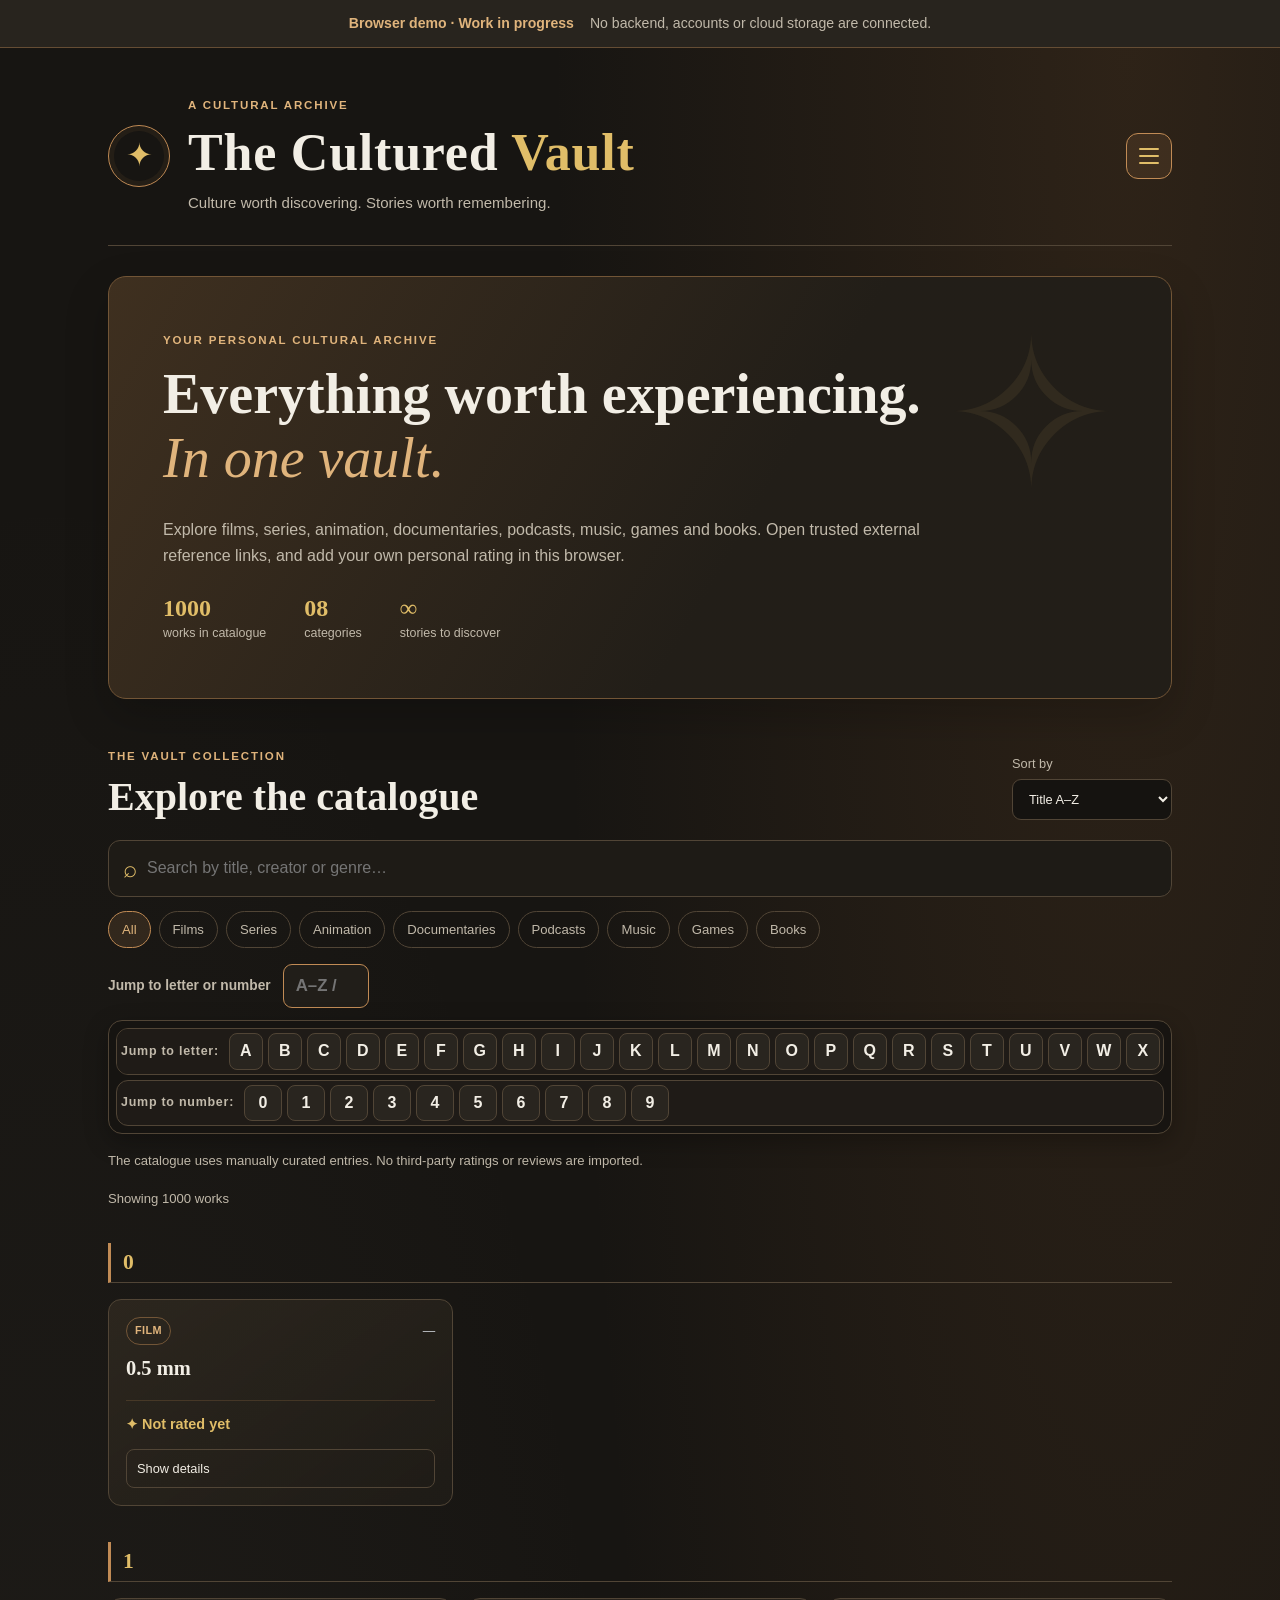
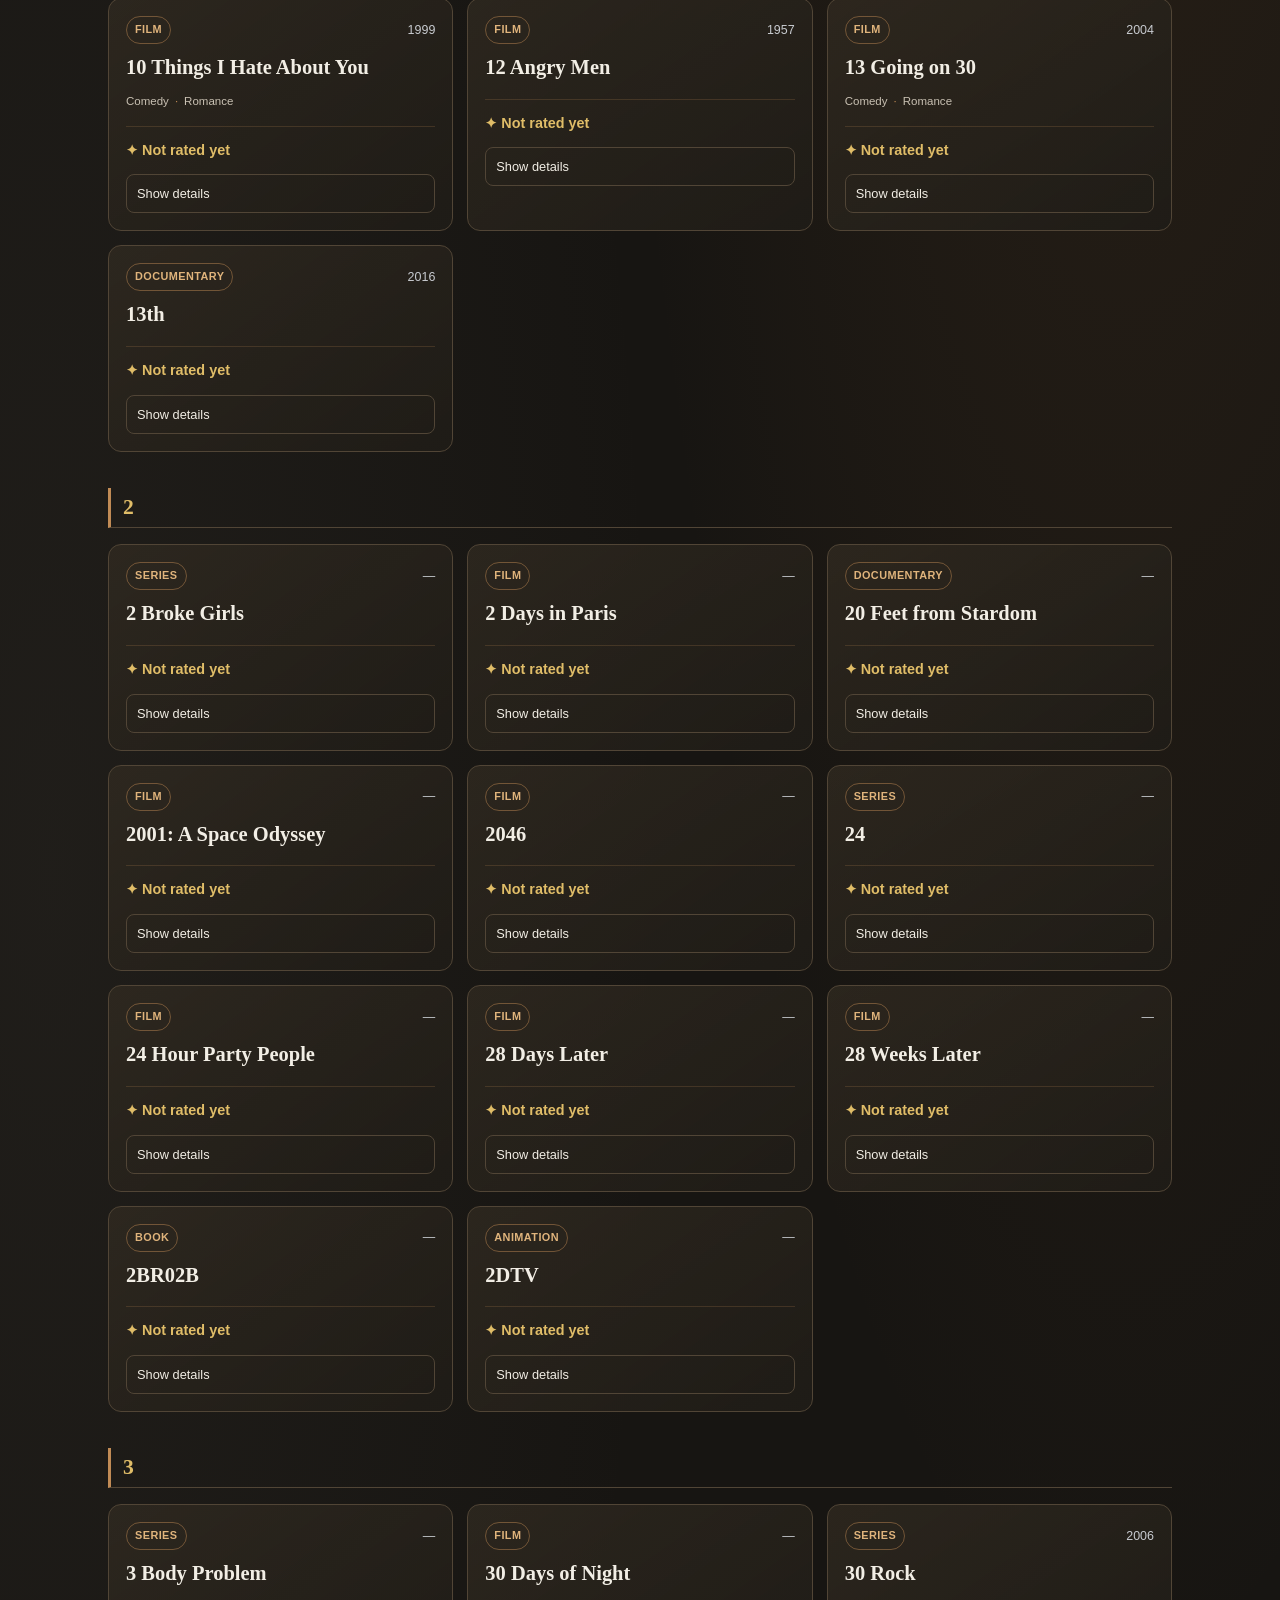
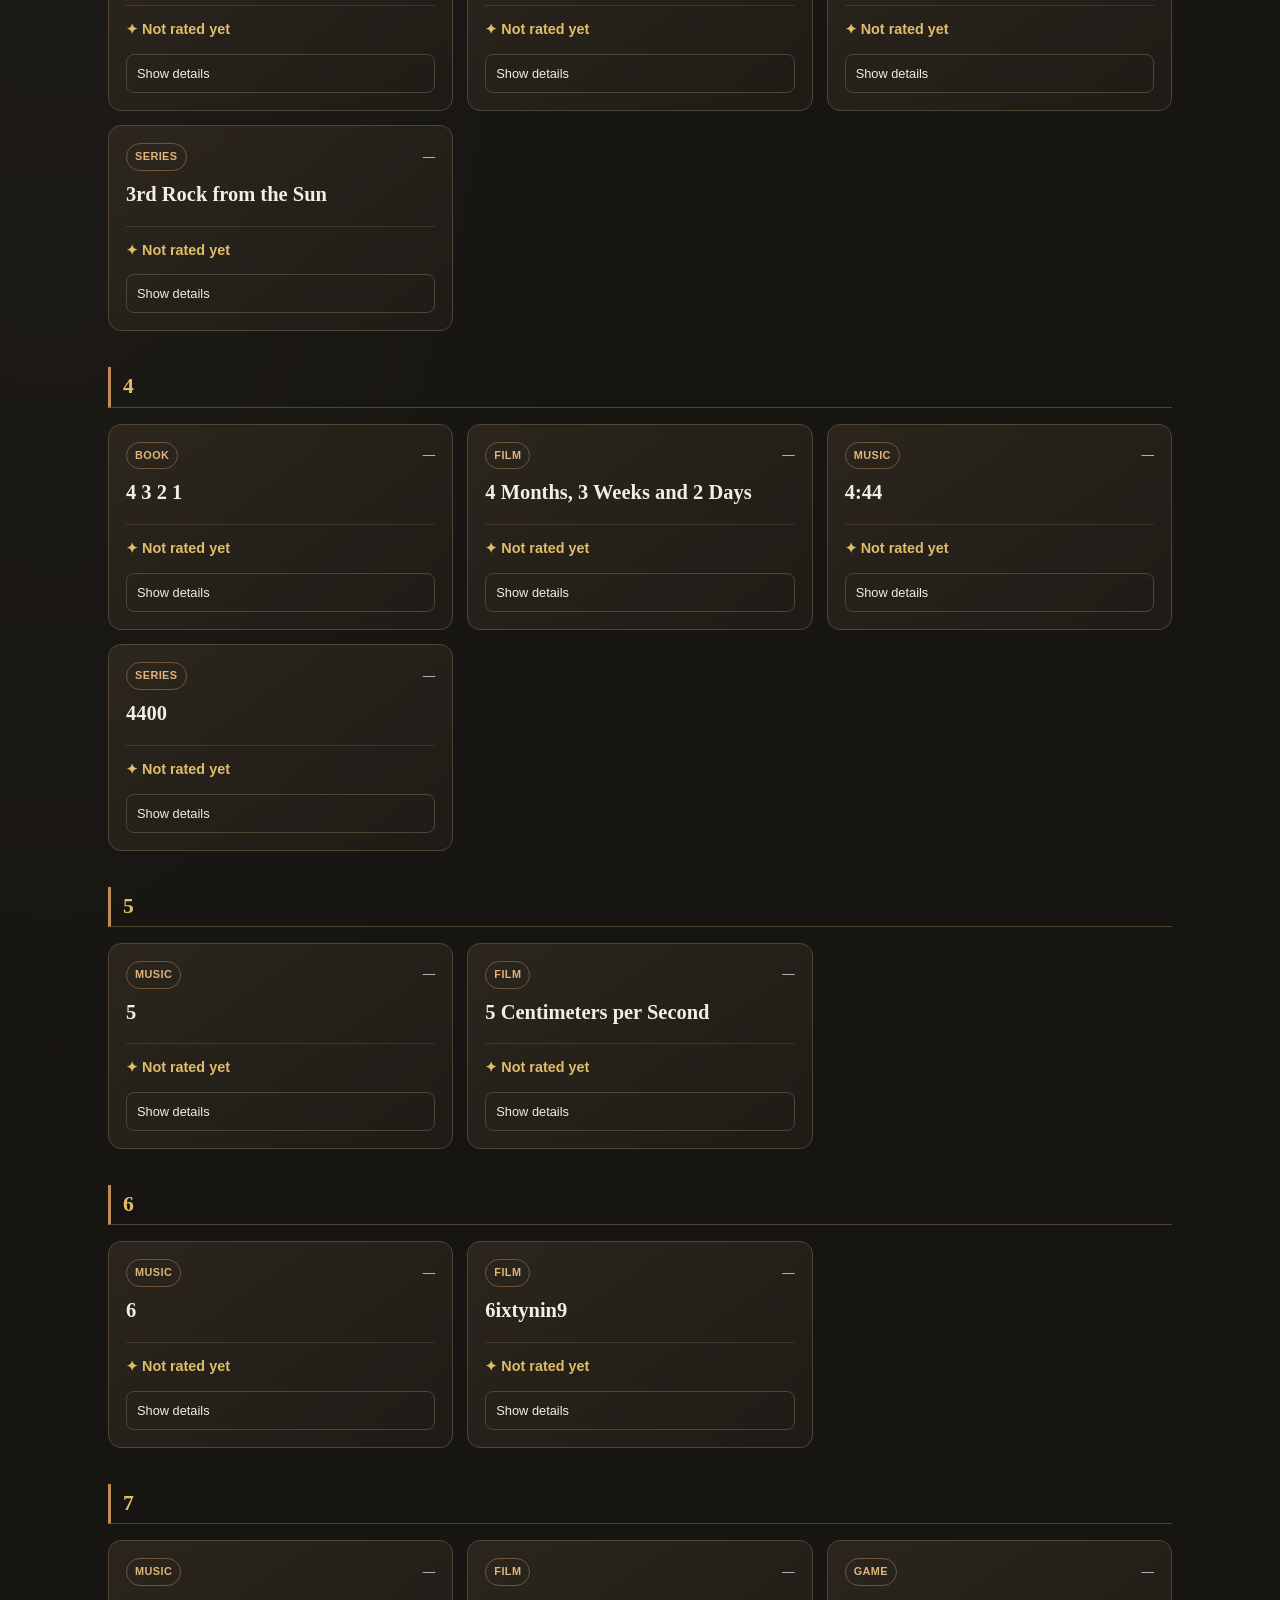
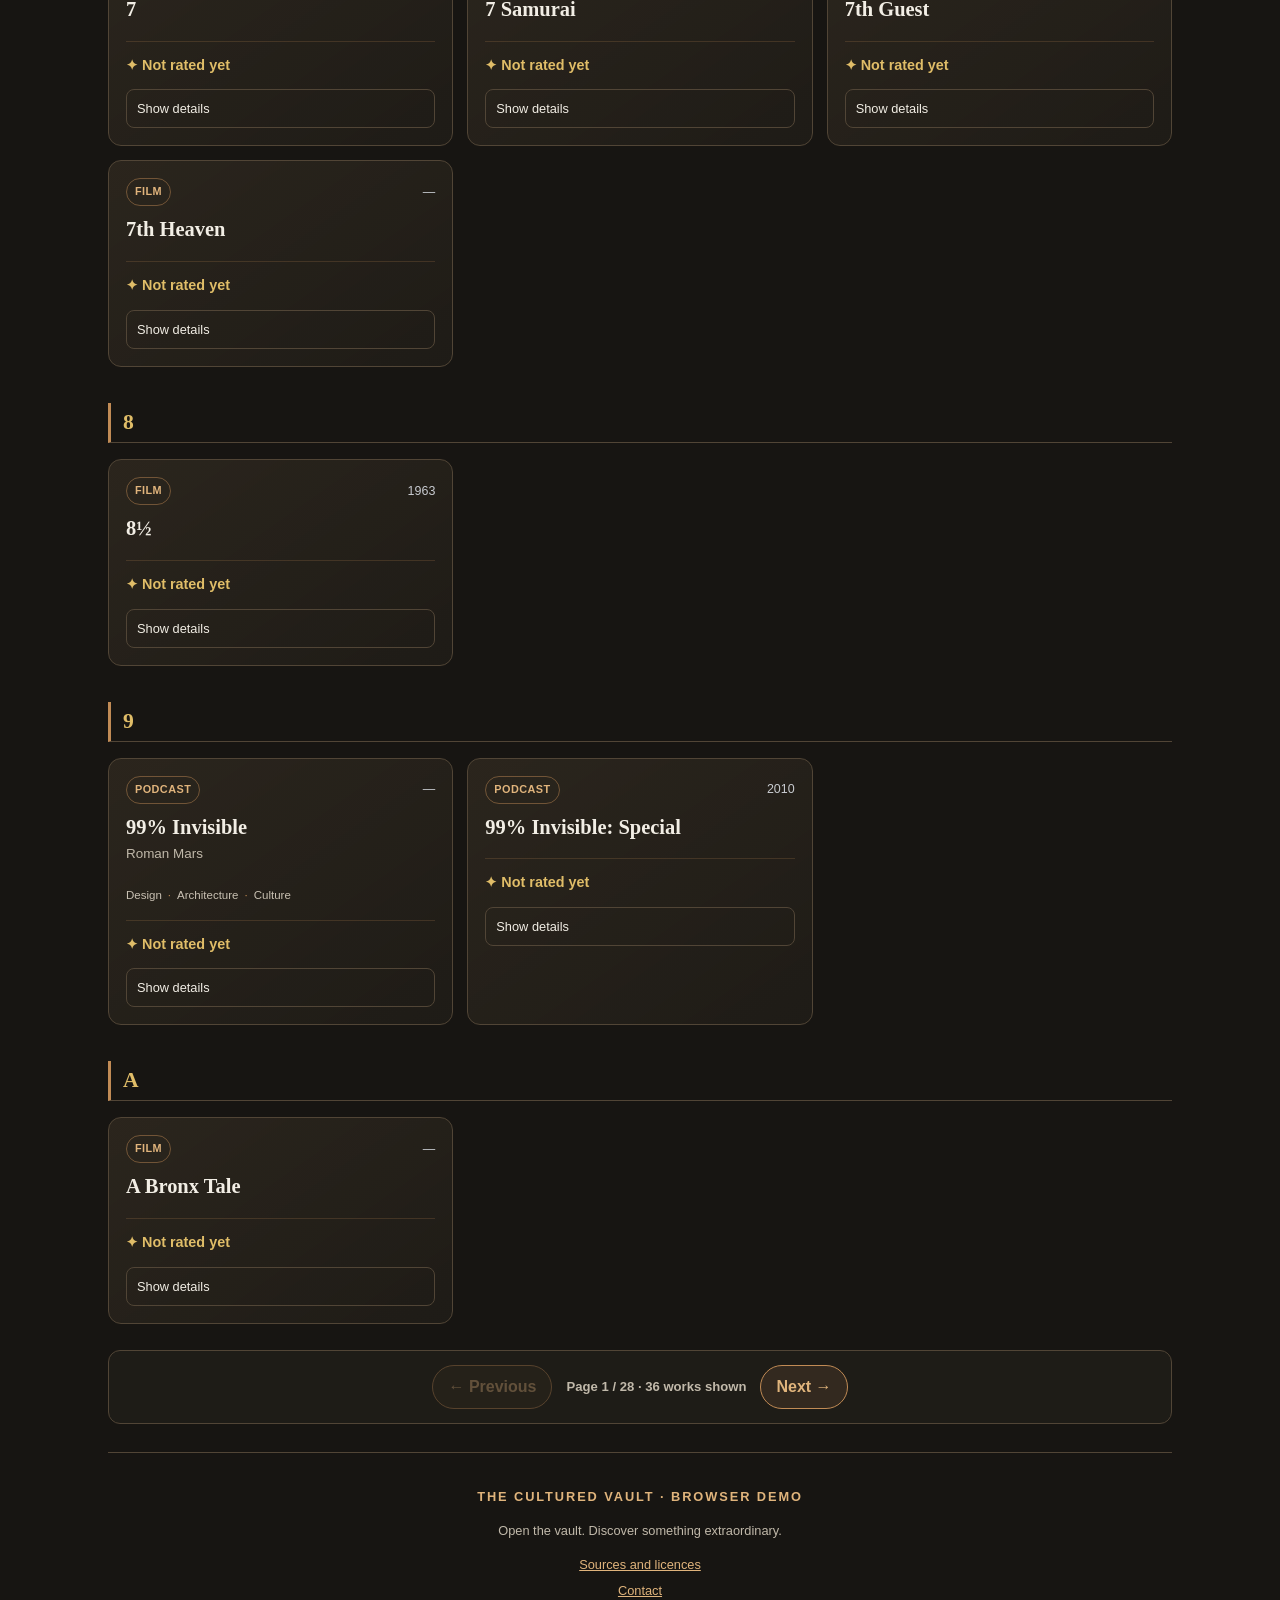
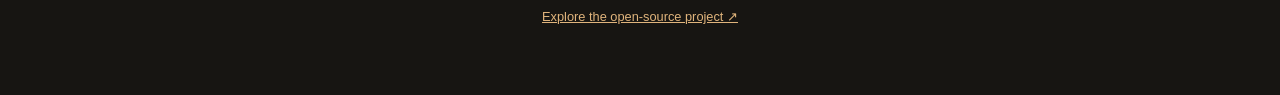
==== The-Cultured-Vault-demo/index.html @ 9739319e "Move suggestion history and clarify reviews and contact details" ====
<!doctype html>
<!-- THE CULTURED VAULT DEMO: English-only interface. -->
<html lang="en">
<head>
  <meta charset="utf-8">
  <meta name="viewport" content="width=device-width, initial-scale=1">
  <meta name="referrer" content="no-referrer">
  <meta name="robots" content="noindex, nofollow">
  <meta name="theme-color" content="#171512">
  <meta name="apple-mobile-web-app-capable" content="yes">
  <meta name="apple-mobile-web-app-status-bar-style" content="black-translucent">
  <meta name="apple-mobile-web-app-title" content="Cultured Vault">
  <!-- PWA metadata: app identity, display mode and home-screen icons. -->
  <link rel="manifest" href="manifest.webmanifest">
  <link rel="icon" href="icons/vault-icon.svg" type="image/svg+xml">
  <link rel="apple-touch-icon" href="icons/apple-touch-icon.png">
  <meta http-equiv="Content-Security-Policy" content="default-src 'self'; base-uri 'none'; object-src 'none'; form-action 'none'; script-src 'self'; style-src 'self'; img-src 'self' data:; connect-src 'self';">
  <title>The Cultured Vault — Browser Demo</title>
  <link rel="stylesheet" href="styles.css">
  <script src="app.js" defer></script>
</head>
<body>
  <!-- Accessibility: keyboard users can skip directly to the main content. -->
  <a class="skip-link" href="#main-content" data-en="Skip to main content">Skip to main content</a>
  <div class="demo-status" role="status">
    <strong data-en="Browser demo · Work in progress">Interactive browser demo · Work in progress</strong>
    <span data-en="No backend, accounts or cloud storage are connected.">This version works without a backend.</span>
    
  </div>

  <main class="vault-shell" id="main-content">
    <header class="vault-header">
      <a class="vault-mark" href="#top" aria-label="The Cultured Vault home"><span aria-hidden="true">✦</span></a>
      <div class="brand-copy" id="top">
        <p class="eyebrow">A CULTURAL ARCHIVE</p>
        <h1>The Cultured <span>Vault</span></h1>
        <p class="tagline" data-en="Culture worth discovering. Stories worth remembering.">Culture worth discovering. Stories worth remembering.</p>
      </div>
      <div class="header-actions"><button class="menu-toggle" id="menu-toggle" type="button" aria-expanded="false" aria-controls="vault-navigation" aria-label="Open menu"><span></span><span></span><span></span></button><nav class="vault-menu" id="vault-navigation" aria-label="Main navigation" hidden><button class="menu-tab is-active" type="button" data-tab-target="home">Collection</button><button class="menu-tab" type="button" data-tab-target="suggestions">Suggest a work</button><button class="menu-tab" type="button" data-tab-target="reviews">Reviews</button><button class="menu-tab" type="button" data-tab-target="about">About the project</button><a class="menu-tab menu-link" href="sources.html">Sources and licences</a><button class="menu-tab" type="button" data-tab-target="contact">Contact</button></nav></div>
    </header>

    <div class="tab-panel is-active" id="panel-home" data-tab-panel="home">
    <!-- Introductory project description and catalogue summary. -->
    <section class="intro-panel">
      <p class="eyebrow" data-en="YOUR PERSONAL CULTURAL ARCHIVE">YOUR PERSONAL CULTURAL ARCHIVE</p>
      <h2><span data-en="Everything worth experiencing.">Everything worth experiencing.</span><br><em data-en="In one vault.">In one vault.</em></h2>
      <p data-en="Explore films, series, animation, documentaries, podcasts, music, games and books. Open trusted external reference links, and add your own personal rating in this browser.">Explore films, series, animation, documentaries, podcasts, music, games and books. Use external reference links to check original sources, suggest missing works and leave a personal rating in this browser.</p>
      <div class="vault-stats" aria-label="Catalogue summary">
        <div><strong id="total-count">1,000</strong><span data-en="works in catalogue">works in catalogue</span></div>
        <div><strong>08</strong><span data-en="categories">categories</span></div>
        <div><strong>∞</strong><span data-en="stories to discover">stories to discover</span></div>
      </div>
    </section>

    <!-- Catalogue controls and the grid populated by app.js. -->
    <section class="catalogue-section" id="catalogue-section" aria-labelledby="catalogue-title">
      <div class="section-heading">
        <div>
          <p class="eyebrow" data-en="THE VAULT COLLECTION">THE VAULT COLLECTION</p>
          <h2 id="catalogue-title" data-en="Explore the catalogue">Explore the catalogue</h2>
        </div>
        <label class="sort-control">
          <span data-en="Sort by">Sort by</span>
          <select id="sort-select">
            <option value="title" data-en="Title A–Z">Title A–Z</option>
            <option value="featured" data-en="Featured">Featured</option>
            <option value="year" data-en="Release year">Release year</option>
          </select>
        </label>
      </div>

      <label class="search-box">
        <span class="search-icon" aria-hidden="true">⌕</span>
        <span class="visually-hidden" data-en="Search works">Search works</span>
        <input id="search-input" type="search" maxlength="100" placeholder="Search by title, creator or genre…" data-en-placeholder="Search by title, creator or genre…">
      </label>

      <div class="category-filters" id="category-filters" aria-label="Catalogue categories">
        <button class="filter-chip is-active" type="button" data-category="all" aria-pressed="true" data-en="All">All</button>
        <button class="filter-chip" type="button" data-category="film" aria-pressed="false" data-en="Films">Films</button>
        <button class="filter-chip" type="button" data-category="series" aria-pressed="false" data-en="Series">Series</button>
        <button class="filter-chip" type="button" data-category="animation" aria-pressed="false" data-en="Animation">Animation</button>
        <button class="filter-chip" type="button" data-category="documentary" aria-pressed="false" data-en="Documentaries">Documentaries</button>
        <button class="filter-chip" type="button" data-category="podcast" aria-pressed="false" data-en="Podcasts">Podcasts</button>
        <button class="filter-chip" type="button" data-category="music" aria-pressed="false" data-en="Music">Music</button>
        <button class="filter-chip" type="button" data-category="game" aria-pressed="false" data-en="Games">Games</button>
        <button class="filter-chip" type="button" data-category="book" aria-pressed="false" data-en="Books">Books</button>
      </div>

      <label class="alphabet-jump" for="alphabet-jump-input"><span data-en="Jump to letter or number">Jump to letter or number</span> <input id="alphabet-jump-input" type="search" maxlength="1" placeholder="A–Z / 0–9" aria-label="Letter or number" data-en-aria-label="Letter or number"></label>
      <div class="index-sticky-shell" id="index-sticky-shell" hidden>
        <nav class="alphabet-nav" id="alphabet-nav" aria-label="Alphabetical index" data-en-aria-label="Alphabetical index" hidden></nav>
        <nav class="alphabet-nav numeric-nav" id="numeric-nav" aria-label="Numeric index" data-en-aria-label="Numeric index" hidden></nav>
      </div>
      <p id="catalogue-source-status" class="result-count" role="status" aria-live="polite" data-en="The catalogue uses manually curated entries. No third-party ratings or reviews are imported.">The catalogue is manually curated. No third-party ratings, reviews, descriptions or images are imported.</p>
      <p class="result-count" id="result-count" role="status" aria-live="polite">Showing works</p>
      <div class="catalogue-grid" id="catalogue-grid"></div>
      <div class="catalogue-pagination" id="catalogue-pagination" hidden>
        <button class="page-button" id="catalogue-prev" type="button" data-en="← Previous" disabled>← Previous</button>
        <span id="catalogue-page-status" class="page-status" aria-live="polite"></span>
        <button class="page-button" id="catalogue-next" type="button" data-en="Next →">Next →</button>
      </div>
      <p class="empty-state" id="empty-state" hidden data-en="No works match your search. Try another keyword or category.">No works match your search. Try another keyword or category.</p>
    </section>

    </div>


    <section class="tab-panel suggestion-panel" id="panel-suggestions" data-tab-panel="suggestions" hidden>
      <section class="review-demo-section">
        <p class="eyebrow">HELP CURATE THE VAULT</p>
        <h2>Suggest a work for the collection.</h2>
        <p class="contact-intro">Recommend a film, series, animation, documentary, podcast, album, game, book or comic that you think belongs in The Cultured Vault.</p>
        <aside class="demo-notice" role="note"><strong>Prototype privacy note</strong><p>Suggestions are saved only in this browser's local storage. They are not transmitted to the site owner, shared with other visitors or added to the public catalogue. Do not include personal or sensitive information.</p></aside>
        <form id="suggestion-form" class="personal-review-form suggestion-form"><div><p class="eyebrow" data-en="GROW THE COLLECTION">GROW THE COLLECTION</p><h3 data-en="Suggest a work to add">Suggest a work to add</h3><p data-en="Is a film, series, animation, album, game, book, podcast or documentary missing? Suggest it here. Suggestions are stored only in this browser and are not sent to the maintainer yet.">Is a film, series, animation, album, game, book, podcast or documentary missing? Suggest it here. Suggestions are stored only in this browser and are not sent to the maintainer yet.</p></div><label><span data-en="Title">Title</span><input id="suggestion-title" type="text" maxlength="120" required></label><label><span data-en="Category">Category</span><select id="suggestion-type" required><option value="film" data-en="Film">Film</option><option value="series" data-en="Series">Series</option><option value="animation" data-en="Animation">Animation</option><option value="documentary" data-en="Documentary">Documentary</option><option value="podcast" data-en="Podcast">Podcast</option><option value="music" data-en="Music / album">Music / album</option><option value="game" data-en="Game">Game</option><option value="book" data-en="Book / comic">Book / comic</option></select></label><label><span data-en="Release year (optional)">Release year (optional)</span><input id="suggestion-year" type="number" min="1880" max="2100"></label><label><span data-en="Creator / director / artist (optional)">Creator / director / artist (optional)</span><input id="suggestion-creator" type="text" maxlength="120"></label><label class="review-comment"><span data-en="Additional note (optional)">Additional note (optional)</span><textarea id="suggestion-note" rows="2" maxlength="400"></textarea></label><button class="vault-button" type="submit" data-en="Save suggestion">Save suggestion</button><p id="suggestion-status" class="form-status" role="status" aria-live="polite"></p></form>
        <div class="local-review-list" id="local-suggestion-list" aria-live="polite"></div>
      </section>
    </section>
    <div class="tab-panel" id="panel-reviews" data-tab-panel="reviews" hidden>
    <!-- Review-order example and browser-local demo review form. -->
    <section class="review-demo-section">
      <div class="section-heading">
        <p class="eyebrow" data-en="REVIEWS AND PERSONAL RATINGS">REVIEWS AND PERSONAL RATINGS</p>
        <h2><span data-en="Your rating matters.">My rating first.</span><br><em data-en="External source links separately.">External source links separately.</em></h2>
        <p data-en="Choose a work and submit one personal rating per title. You can update your rating later. Ratings are private to this browser in this prototype; they are not combined into a public community score.">Add a personal rating for a catalogue work. Your rating and optional comment are saved only in this browser and are not shared as a public community score.</p>
      </div>
      <div class="review-order">
        <article class="review-card owner-review">
          <div class="review-top"><span class="review-label" data-en="PROJECT OWNER REVIEW">INSTANCE OWNER REVIEW</span><strong data-en="Not rated yet">Not rated yet</strong></div>
          <h3 data-en="Project owner ratings are not published yet.">The owner's perspective comes first.</h3>
          <p data-en="No personal rating or review text has been added yet. The status is shown as “Not rated yet”.">No personal rating or review text has been added yet. The status is shown as “Not rated yet”.</p>
          <span class="review-signature" data-en="Demo instance owner">Demo instance owner</span>
        </article>
        <article class="review-card community-review">
          <div class="review-top"><span class="review-label" data-en="EXTERNAL SOURCES">EXTERNAL SOURCES</span><strong>↗</strong></div><h3 data-en="Ratings stay with their original sources.">Ratings stay with their original sources.</h3><p data-en="Third-party ratings, reviews and descriptions are not copied into the catalogue. IMDb and Open Library are external lookup links; Rotten Tomatoes is reached through a Google site search because its terms restrict direct deep links without prior written consent.">Third-party ratings, reviews and descriptions are not copied into the catalogue. IMDb and Open Library are available as external lookup links. Rotten Tomatoes is reached through a Google site search because its terms restrict direct deep links.</p><span class="review-signature" data-en="See sources and licences">See sources and licences</span>
        </article>
      </div>
      <form id="personal-review-form" class="personal-review-form">
        <div>
          <p class="eyebrow" data-en="TRY IT YOURSELF">TRY IT YOURSELF</p>
          <h3 data-en="Rate a work">Add your demo review</h3>
          <p data-en="Select a title and give it a rating from 1 to 10. Your rating and optional comment are saved only in this browser.">Choose a work from the catalogue first. Your rating and comment are stored only in this browser's local storage.</p>
        </div>
        <label><span data-en="Choose a work">Choose a work</span><select id="review-work" required></select></label>
        <label><span data-en="Your rating (1–10)">Your rating (1–10)</span><input id="review-rating" type="number" min="1" max="10" step="0.5" value="8" required></label>
        <label class="review-comment"><span data-en="Comment (optional)">Comment (optional)</span><textarea id="review-comment" rows="3" maxlength="600" placeholder="What did you think about this work?" data-en-placeholder="What did you think about this work?"></textarea></label>
        <button class="vault-button" type="submit" data-en="Save my rating">Save demo review</button>
        <p id="review-status" class="form-status" role="status" aria-live="polite"></p>
      </form>
      <div class="local-review-list" id="local-review-list" aria-live="polite"></div>

    </section>

    </div>
    

    <div class="tab-panel about-panel" id="panel-about" data-tab-panel="about" hidden>
    <!-- Explain prototype limitations and local-only data handling. -->
    <aside class="demo-notice" role="note">
      <strong data-en="Demo limitations and privacy">Demo limitations and privacy</strong>
      <p data-en="This is a static browser prototype with a manually curated catalogue. IMDb and Open Library are external lookup links, and each work has a Google search link for Rotten Tomatoes results; no external ratings, reviews, descriptions, posters or covers are imported. The project owner's rating is “Not rated yet”. Visitor suggestions and personal ratings are stored only in this browser and are not sent to the maintainer or added to the public catalogue. User accounts, sign-in, shared comments, shared ratings, cloud synchronisation and a server-side database are not implemented. The site includes a manifest and service worker for app-shell metadata and basic caching, but installation is not presented as a supported feature while it remains unverified. Do not enter sensitive or personal information.">This is a static browser prototype with a manually curated local catalogue. The instance owner rating is “Not rated yet” for every work, and no owner review text is prefilled. IMDb and Open Library are external lookup links only. No third-party ratings, reviews, descriptions, posters or covers are imported. Rotten Tomatoes is reached through a Google site search because its terms restrict direct deep links. Visitor suggestions and ratings are stored only in this browser and are not sent to the maintainer. You can update your rating for a work. User accounts, sign-in, shared comments, shared ratings and a server-side database are not implemented yet. Nothing is sent to a server or added to the GitHub repository. Do not enter sensitive or personal information.</p>
      <p data-en="Source code and development progress:">Source code and development progress:</p>
      <a href="https://github.com/MarikaMatala/The-Cultured-Vault" target="_blank" rel="noopener noreferrer">The Cultured Vault on GitHub ↗</a>
    </aside>

    </div>

<section class="tab-panel contact-panel" id="panel-contact" data-tab-panel="contact" hidden>
      <p class="eyebrow">GET IN TOUCH</p>
      <h2>Let's start a conversation.</h2>
      <p class="contact-intro">LinkedIn is the best way to contact me. My profile has more information about my skills, experience and professional interests. Feel free to contact me about entry-level and junior roles, paid company trainee and graduate programmes, or paid internships open to graduates, including people who graduated within the past 12 months. I am not looking for internships required as part of a Finnish university of applied sciences degree or unpaid work or internships. I am interested in roles in IT, digital media, communications and creative fields. Full-time work is preferred, but I also consider suitable part-time roles. My first preference is on-site and hybrid work in the Helsinki metropolitan area (Helsinki, Espoo and Vantaa). I also consider suitable opportunities in Jyväskylä and am willing to relocate to the Helsinki metropolitan area for work. I am open to remote roles and work involving travel in Finland and internationally. My preferred start date for on-site work is January 2027.</p>
      <div class="contact-grid">
        <article class="contact-card contact-card-primary"><h3>LinkedIn ↗</h3><p>The best way to reach me. My LinkedIn profile has more information about my skills and experience. You can also message me to ask for work samples.</p><a href="https://www.linkedin.com/in/marika-matalamaki/" target="_blank" rel="noopener noreferrer">Contact me on LinkedIn ↗</a></article>
        <article class="contact-card"><h3>Email</h3><p>You can also reach me by email.</p><a href="mailto:marika.matalamaki@gmail.com">marika.matalamaki@gmail.com ↗</a></article>
        <article class="contact-card"><h3>GitHub</h3><p>Code, coursework and technical examples. The GitHub README also contains copyright and usage information.</p><a href="https://github.com/MarikaMatala" target="_blank" rel="noopener noreferrer">github.com/MarikaMatala ↗</a><a href="https://github.com/MarikaMatala/MarikaMatala.github.io#copyright-and-use--tekijänoikeudet-ja-käyttö" target="_blank" rel="noopener noreferrer">Read the README and usage terms ↗</a></article>
        <article class="contact-card"><h3>GitHub Sponsors ♡</h3><p>You can support my open-source interests, projects and continued learning through GitHub Sponsors.</p><a href="https://github.com/sponsors/MarikaMatala" target="_blank" rel="noopener noreferrer">Sponsor me on GitHub ↗</a></article>
        <article class="contact-card"><h3>Buy Me a Coffee ☕</h3><p>You can support my learning and personal creative and open-source projects, helping with costs such as software, development tools and learning materials.</p><a href="https://buymeacoffee.com/marikamatala" target="_blank" rel="noopener noreferrer">Support me on Buy Me a Coffee ↗</a></article>
      </div>
      <section class="contact-support">
        <h3>Career support, sponsorship and collaboration</h3>
        <p>I am building my career in IT, digital media and creative fields, and I am open to putting my skills into practice through projects of all sizes. Support for my work can take different forms: financial contributions, project-based sponsorship, software and licences, development tools, equipment or other useful supplies. I welcome enquiries from both individuals and companies.</p>
        <p>I am interested in projects involving web development, digital services, visual design, content creation, photography, video, communications and social media. I am also open to advertising and marketing projects, including agreed social media collaborations and sponsored posts on my channels. The scope, deliverables, compensation and any visibility or publication arrangements are agreed in advance. Commercial collaborations and sponsored content are clearly disclosed.</p>
        <p>You can also support my work through Buy Me a Coffee. Contributions help me keep learning, develop my skills and work on personal, creative and open-source projects. They can go towards practical resources such as software, development tools, learning materials and equipment for my work.</p>
        <div class="contact-actions"><a class="vault-button" href="https://github.com/sponsors/MarikaMatala" target="_blank" rel="noopener noreferrer">Support me on GitHub Sponsors ↗</a><a class="vault-button" href="https://buymeacoffee.com/marikamatala" target="_blank" rel="noopener noreferrer">Support my work on Buy Me a Coffee ↗</a></div>
      </section>
    </section>

<footer class="demo-footer">
      <p>THE CULTURED VAULT · BROWSER DEMO</p>
      <p data-en="Open the vault. Discover something extraordinary.">Open the vault. Discover something extraordinary.</p>
      <a href="sources.html" data-en="Sources and licences">Sources and licences</a><br><a href="#" data-tab-target="contact" class="footer-tab-link" data-en="Contact">Contact</a><br><a href="https://github.com/MarikaMatala/The-Cultured-Vault" target="_blank" rel="noopener noreferrer" data-en="Explore the open-source project ↗">Explore the open-source project ↗</a>
    </footer>
  </main>
</body></html>
---- The-Cultured-Vault-demo/styles.css ----
/* THE CULTURED VAULT DEMO STYLES
   Theme tokens are defined first. Component styles follow the page sections.
   Responsive breakpoints support phones, tablets and desktop browsers. */
/* 1. Theme tokens: edit these variables to adjust the dark bronze / silver / gold palette. */
:root{color-scheme:dark;--bg:#171512;--panel:#211e19;--panel-2:#29251f;--text:#f2eee5;--muted:#c1b9aa;--bronze:#c18b55;--bronze-light:#e0b47c;--silver:#c8cbd0;--gold:#e0bd68;--line:#514536;--green:#a9c7a5}
/* 2. Global reset and base document styles. */
*{box-sizing:border-box}
html{scroll-behavior:smooth}
body{margin:0;background:radial-gradient(ellipse at 88% 0%,rgba(139,91,47,.2),transparent 36%),radial-gradient(ellipse at 4% 38%,rgba(110,104,95,.1),transparent 35%),var(--bg);color:var(--text);font:16px/1.65 "Nunito Sans",Arial,sans-serif}
button,input,select,textarea{font:inherit}
a{color:var(--bronze-light)}
button:focus-visible,a:focus-visible,input:focus-visible,select:focus-visible,textarea:focus-visible{outline:3px solid var(--gold);outline-offset:3px}
/* 3. Accessibility helpers and visible keyboard focus. */
.skip-link{position:absolute;left:-9999px;top:1rem;z-index:10;padding:10px 14px;background:var(--panel);color:var(--text);border:2px solid var(--gold);border-radius:8px}
.skip-link:focus{left:1rem}
.visually-hidden{position:absolute;width:1px;height:1px;padding:0;margin:-1px;overflow:hidden;clip:rect(0,0,0,0);white-space:nowrap;border:0}
/* 4. Status banner. */
.demo-status{display:flex;justify-content:center;flex-wrap:wrap;gap:.35rem 1rem;padding:.75rem 1rem;background:#28241e;border-bottom:1px solid rgba(193,139,85,.4);color:var(--muted);font-size:.88rem;text-align:center}
.demo-status strong{color:var(--bronze-light)}
/* 5. Main page frame and brand header. */
.vault-shell{max-width:1160px;margin:0 auto;padding:clamp(18px,4vw,48px)}
.vault-header{display:flex;align-items:center;gap:18px;padding-bottom:30px;border-bottom:1px solid var(--line)}
.vault-mark{display:grid;place-items:center;width:62px;height:62px;border:1px solid var(--bronze);border-radius:50%;color:var(--gold);font-size:2rem;text-decoration:none;box-shadow:inset 0 0 0 5px rgba(193,139,85,.08)}
.brand-copy{flex:1;min-width:0}
.eyebrow{margin:0 0 8px;color:var(--bronze-light);font-size:.72rem;font-weight:900;letter-spacing:.16em}
h1,h2,h3{font-family:Georgia,"Times New Roman",serif;line-height:1.16}
h1{font-size:clamp(1.9rem,5vw,3.25rem);margin:0;color:var(--text);letter-spacing:.015em}
h1 span{color:var(--gold)}
.tagline{margin:7px 0 0;color:var(--muted);font-size:.94rem}
/* 6. Introductory hero panel and catalogue statistics. */
.intro-panel{position:relative;overflow:hidden;margin:30px 0;padding:clamp(24px,5vw,54px);border:1px solid #725536;border-radius:18px;background:linear-gradient(120deg,rgba(70,52,33,.8),rgba(34,30,24,.96) 60%),var(--panel);box-shadow:0 18px 45px rgba(0,0,0,.2)}
.intro-panel:after{content:"✧";position:absolute;right:5%;top:8%;font-size:clamp(6rem,18vw,13rem);line-height:1;color:rgba(224,189,104,.08);pointer-events:none}
.intro-panel h2{position:relative;z-index:1;margin:.2em 0 .45em;font-size:clamp(2rem,5vw,3.5rem)}
h2 em{color:var(--bronze-light);font-weight:500}
.intro-panel>p:not(.eyebrow){position:relative;z-index:1;max-width:760px;color:var(--muted)}
.vault-stats{display:flex;flex-wrap:wrap;gap:18px 38px;margin-top:26px}
.vault-stats div{display:grid;gap:1px}
.vault-stats strong{font:700 1.5rem Georgia,serif;color:var(--gold)}
.vault-stats span{font-size:.78rem;color:var(--muted)}
/* 7. Catalogue layout, filters, cards and review presentation. */
.catalogue-section,.review-demo-section{margin-top:48px}
.section-heading{display:flex;align-items:flex-end;justify-content:space-between;gap:18px;margin-bottom:20px}
.section-heading h2{font-size:clamp(1.7rem,4vw,2.5rem);margin:0}
.section-heading>p{max-width:580px;margin:0;color:var(--muted);font-size:.92rem}
.sort-control{display:grid;gap:5px;min-width:160px;color:var(--muted);font-size:.8rem}
select,input,textarea{background:#151310;color:var(--text);border:1px solid var(--line);border-radius:9px;padding:11px 12px;min-width:0}
.search-box{display:flex;align-items:center;gap:10px;margin:20px 0 14px;padding:0 14px;border:1px solid var(--line);border-radius:12px;background:#1e1b16}
.search-box input{flex:1;border:0;background:transparent;padding:14px 0;outline-offset:0}
.search-icon{font-size:1.5rem;color:var(--gold)}
.category-filters{display:flex;gap:8px;flex-wrap:wrap}
.filter-chip{border:1px solid var(--line);border-radius:999px;padding:7px 13px;background:transparent;color:var(--muted);cursor:pointer;font-size:.82rem}
.filter-chip:hover,.filter-chip.is-active{border-color:var(--bronze);background:rgba(193,139,85,.15);color:var(--bronze-light)}
.result-count{margin:16px 0 12px;color:var(--muted);font-size:.82rem}
.catalogue-grid{display:grid;grid-template-columns:repeat(3,minmax(0,1fr));gap:14px}
.work-card{display:flex;flex-direction:column;min-width:0;padding:17px;border:1px solid var(--line);border-radius:13px;background:linear-gradient(145deg,rgba(51,44,34,.72),rgba(31,28,23,.95));}
.work-card-top{display:flex;align-items:center;justify-content:space-between;gap:8px;margin-bottom:12px}
.media-badge{display:inline-block;padding:4px 8px;border:1px solid rgba(193,139,85,.48);border-radius:999px;color:var(--bronze-light);font-size:.68rem;font-weight:900;letter-spacing:.04em;text-transform:uppercase}
.work-year{color:var(--silver);font-size:.78rem}
.work-card h3{font-size:1.28rem;margin:0 0 4px}
.work-creator{margin:0 0 12px;color:var(--muted);font-size:.84rem}
.genre-list{display:flex;gap:6px;flex-wrap:wrap;margin-top:auto;padding-top:8px}
.genre-list span{color:#c9c1b3;font-size:.72rem}
.genre-list span+span:before{content:"·";margin-right:6px;color:var(--bronze)}
.rating-strip{display:flex;align-items:center;justify-content:space-between;gap:10px;margin-top:15px;padding-top:12px;border-top:1px solid rgba(193,139,85,.2)}
.owner-score{color:var(--gold);font-weight:900;font-size:.9rem}
.community-score{color:var(--silver);font-size:.8rem}
.review-toggle{margin-top:12px;padding:8px 10px;border:1px solid var(--line);border-radius:8px;background:transparent;color:var(--text);cursor:pointer;text-align:left;font-size:.8rem}
.review-toggle:hover{border-color:var(--bronze);color:var(--bronze-light)}
.review-order{display:grid;grid-template-columns:1.2fr 1fr;gap:14px}
.review-card{padding:20px;border:1px solid var(--line);border-radius:14px;background:var(--panel)}
.owner-review{border-color:#8a663c;background:linear-gradient(145deg,rgba(82,59,32,.5),var(--panel))}
.community-review{border-color:#687078}
.review-top{display:flex;justify-content:space-between;align-items:center;gap:10px}
.review-label{font-size:.68rem;font-weight:900;letter-spacing:.1em;color:var(--bronze-light)}
.community-review .review-label{color:var(--silver)}
.review-top strong{font:700 1.5rem Georgia,serif;color:var(--gold);white-space:nowrap}
.review-top strong span{font:400 .75rem Arial,sans-serif;color:var(--muted)}
.review-card h3{font-size:1.25rem;margin:16px 0 8px}
.review-card p{color:var(--muted);font-size:.9rem}
.review-signature{color:var(--bronze-light);font-size:.76rem}
.community-review .review-signature{color:var(--silver)}
/* 8. Local demo review form and review list. */
.personal-review-form{display:grid;grid-template-columns:1fr 1fr;gap:14px;margin-top:16px;padding:22px;border:1px solid var(--line);border-radius:14px;background:var(--panel)}
.personal-review-form>div:first-child{grid-column:1/-1}
.personal-review-form h3{margin:0 0 5px;font-size:1.4rem}
.personal-review-form p{margin:5px 0;color:var(--muted);font-size:.86rem}
.personal-review-form label{display:grid;gap:6px;color:var(--muted);font-size:.82rem;font-weight:700}
.review-comment{grid-column:1/-1}
.vault-button{justify-self:start;border:1px solid #a77b4d;border-radius:999px;padding:10px 18px;background:linear-gradient(120deg,#c18b55,#e0bd68);color:#1c1710;font-weight:900;cursor:pointer}
.form-status{align-self:center;min-height:1.4em}
.local-review-list{margin-top:14px}
.local-review{padding:13px 16px;border-left:3px solid var(--bronze);background:rgba(193,139,85,.08);margin-top:9px}
.local-review strong{color:var(--gold)}
.local-review p{margin:4px 0;color:var(--muted);font-size:.88rem}
/* 9. Privacy notice and footer. */
.demo-notice{margin-top:38px;padding:17px 20px;border:1px solid #6c563a;border-left:4px solid var(--bronze);border-radius:12px;background:rgba(60,47,31,.35);color:var(--muted);font-size:.88rem}
.demo-notice strong{color:var(--bronze-light)}
.demo-notice p{margin:7px 0}
.demo-footer{margin-top:28px;padding:20px 0;border-top:1px solid var(--line);text-align:center;color:var(--muted);font-size:.8rem}
.demo-footer p:first-child{color:var(--bronze-light);font-weight:900;letter-spacing:.15em}
.empty-state{padding:25px;border:1px dashed var(--line);border-radius:12px;color:var(--muted)}
/* 10. Tablet layout. */
@media(max-width:850px){.catalogue-grid{grid-template-columns:repeat(2,minmax(0,1fr))}.section-heading{align-items:flex-start;flex-direction:column}.sort-control{width:100%;max-width:240px}}
/* 11. Phone layout. */
@media(max-width:600px){.vault-shell{padding:16px}.vault-header{gap:12px;align-items:flex-start}.vault-mark{width:45px;height:45px;flex:0 0 45px}.brand-copy h1{font-size:1.65rem}.tagline{font-size:.78rem}.catalogue-grid,.review-order,.personal-review-form{grid-template-columns:1fr}.personal-review-form>div:first-child,.review-comment{grid-column:auto}.demo-status{flex-direction:column;gap:2px}.review-top{align-items:flex-start;flex-direction:column}.vault-stats{gap:16px 24px}}
/* 12. Respect the operating-system reduced-motion preference. */
@media(prefers-reduced-motion:reduce){html{scroll-behavior:auto}*,*:before,*:after{transition:none!important;animation:none!important}}


/* Local-only catalogue suggestion form. */
.suggestion-form{margin-top:28px;border-color:rgba(193,139,85,.55)}
.suggestion-form>div:first-child{grid-column:1/-1}
.suggestion-form h3{margin:0 0 5px;font-size:1.4rem}
.suggestion-form p{margin:5px 0;color:var(--muted);font-size:.86rem}

/* 13. Alphabetical catalogue navigation and letter group headings. */
.alphabet-nav{display:flex;align-items:center;flex-wrap:wrap;gap:6px;margin:18px 0 16px;padding:12px;border:1px solid var(--line);border-radius:12px;background:rgba(33,30,25,.82)}
.alphabet-nav[hidden]{display:none}
.alphabet-label{width:100%;color:var(--muted);font-size:.78rem;font-weight:800;letter-spacing:.06em}
.alphabet-link{min-width:34px;min-height:34px;padding:4px 7px;border:1px solid var(--line);border-radius:8px;background:var(--panel-2);color:var(--text);font-weight:800;cursor:pointer}
.alphabet-link:not(:disabled):hover{border-color:var(--gold);color:var(--gold)}
.alphabet-link:disabled{opacity:.28;cursor:not-allowed}
.catalogue-letter-heading{grid-column:1/-1;margin:22px 0 2px;padding:7px 12px;border-bottom:1px solid var(--line);border-left:3px solid var(--bronze);color:var(--gold);font-size:1.35rem;scroll-margin-top:18px}
@media(max-width:600px){.alphabet-nav{gap:5px;padding:10px}.alphabet-link{min-width:31px;min-height:32px;padding:3px 5px}.catalogue-letter-heading{margin-top:16px}}

/* 14. A–Ö type-to-jump field. */
.alphabet-jump{display:flex;align-items:center;gap:12px;flex-wrap:wrap;margin:16px 0 8px;color:var(--muted);font-size:.86rem;font-weight:800}
#alphabet-jump-input{width:86px;min-height:42px;border:1px solid var(--bronze);border-radius:9px;padding:7px 12px;background:var(--panel);color:var(--text);font-size:1.05rem;font-weight:900;text-align:center;text-transform:uppercase}
#alphabet-jump-input:focus-visible{outline:3px solid var(--gold);outline-offset:3px}
@media(max-width:600px){.alphabet-jump{align-items:flex-start;flex-direction:column;gap:6px}#alphabet-jump-input{width:100%;max-width:180px}}


/* Numeric index: mirrors the alphabetical navigation and remains responsive. */
.numeric-nav{margin-top:10px}
.numeric-nav .alphabet-link{min-width:38px}
.catalogue-number-heading{grid-column:1/-1;margin:22px 0 2px;padding:7px 12px;border-bottom:1px solid var(--line);border-left:3px solid var(--bronze);color:var(--gold);font-size:1.35rem;scroll-margin-top:18px}
@media(max-width:600px){.numeric-nav .alphabet-link{min-width:34px}.catalogue-number-heading{margin-top:16px}}


/* Sticky catalogue index: keep A–Ö and 0–9 within reach while browsing. */
.index-sticky-shell{
  position:sticky;
  top:8px;
  z-index:30;
  display:grid;
  gap:5px;
  margin:12px 0 16px;
  padding:7px;
  border:1px solid var(--line);
  border-radius:14px;
  background:rgba(23,21,18,.94);
  box-shadow:0 8px 24px rgba(0,0,0,.28);
  -webkit-backdrop-filter:blur(14px);
  backdrop-filter:blur(14px);
}
.index-sticky-shell[hidden]{display:none}
.index-sticky-shell .alphabet-nav{
  flex-wrap:nowrap;
  gap:5px;
  margin:0;
  padding:4px;
  overflow-x:auto;
  overscroll-behavior-inline:contain;
  scrollbar-width:thin;
}
.index-sticky-shell .alphabet-label{
  flex:0 0 auto;
  width:auto;
  margin-right:5px;
  align-self:center;
}
.index-sticky-shell .alphabet-link{flex:0 0 auto}
.catalogue-letter-heading,.catalogue-number-heading{scroll-margin-top:150px}
@media(max-width:600px){
  .index-sticky-shell{top:4px;margin:10px 0 14px;padding:5px;border-radius:11px}
  .index-sticky-shell .alphabet-nav{gap:4px;padding:3px}
  .index-sticky-shell .alphabet-label{font-size:.72rem}
  .catalogue-letter-heading,.catalogue-number-heading{scroll-margin-top:170px}
}
@media(prefers-reduced-motion:reduce){
  .index-sticky-shell{scroll-behavior:auto}
}

/* 13. External rating sources and reception labels. */

/* 15. Shared header navigation and the source-register page. */
.header-actions{display:flex;align-items:center;gap:10px;flex:0 0 auto}
.header-link{display:inline-flex;align-items:center;justify-content:center;min-height:40px;padding:8px 13px;border:1px solid var(--line);border-radius:999px;color:var(--bronze-light);text-decoration:none;font-size:.8rem;font-weight:800}
.header-link:hover{border-color:var(--gold);background:rgba(193,139,85,.12)}
.sources-content{margin-top:46px}
.sources-intro{margin-top:28px}
.source-grid{display:grid;grid-template-columns:repeat(2,minmax(0,1fr));gap:14px;margin-top:16px}
.source-card{min-width:0;padding:20px;border:1px solid var(--line);border-radius:14px;background:linear-gradient(145deg,rgba(51,44,34,.72),rgba(31,28,23,.95))}
.source-featured{border-color:#8a663c;background:linear-gradient(145deg,rgba(82,59,32,.48),var(--panel))}
.source-card h3{margin:12px 0 8px;font-size:1.45rem;color:var(--text)}
.source-card p{color:var(--muted);font-size:.9rem}
.source-card-top{display:flex;align-items:center;justify-content:space-between;gap:10px;flex-wrap:wrap}
.source-kind,.source-license{display:inline-flex;padding:4px 9px;border:1px solid var(--line);border-radius:999px;color:var(--bronze-light);font-size:.7rem;font-weight:900}
.source-license{color:var(--gold);border-color:rgba(224,189,104,.5)}
.source-links{display:flex;flex-wrap:wrap;gap:9px 16px;margin:14px 0}
.source-note{padding:12px 14px;border-left:3px solid var(--bronze);background:rgba(193,139,85,.08);color:var(--muted);font-size:.82rem}
.source-rules{padding-left:1.25rem;color:var(--muted)}
.source-rules li{padding:5px 0}
@media(max-width:700px){.source-grid{grid-template-columns:1fr}.header-actions{gap:6px}.header-link{padding:7px 9px;font-size:.72rem}}
@media(max-width:430px){.vault-header{flex-wrap:wrap}.brand-copy{flex:1 1 calc(100% - 70px)}.header-actions{margin-left:auto}.header-actions .header-link{min-height:36px}}


/* 16. Compact navigation and tabbed page views. */
.vault-header{position:relative;z-index:50}
.header-actions{position:relative;display:flex;align-items:center;gap:10px;margin-left:auto}
.menu-toggle{width:46px;height:46px;display:grid;align-content:center;justify-items:center;gap:5px;border:1px solid var(--bronze);border-radius:12px;background:rgba(193,139,85,.12);cursor:pointer}
.menu-toggle span{display:block;width:20px;height:2px;border-radius:2px;background:var(--gold);transition:transform .2s ease,opacity .2s ease}
.menu-toggle[aria-expanded="true"] span:first-child{transform:translateY(7px) rotate(45deg)}
.menu-toggle[aria-expanded="true"] span:nth-child(2){opacity:0}
.menu-toggle[aria-expanded="true"] span:last-child{transform:translateY(-7px) rotate(-45deg)}
.vault-menu{position:absolute;right:0;top:calc(100% + 12px);z-index:100;display:grid;gap:5px;width:min(290px,calc(100vw - 34px));padding:12px;border:1px solid var(--bronze);border-radius:15px;background:rgba(33,30,25,.98);box-shadow:0 18px 42px rgba(0,0,0,.48);backdrop-filter:blur(16px)}
.vault-menu[hidden]{display:none}
.menu-tab{display:flex;align-items:center;width:100%;min-height:46px;padding:10px 13px;border:1px solid transparent;border-radius:9px;background:transparent;color:var(--text);font-weight:800;text-align:left;text-decoration:none;cursor:pointer}
.menu-tab:hover,.menu-tab.is-active{border-color:rgba(193,139,85,.55);background:rgba(193,139,85,.14);color:var(--gold)}
.menu-link{border-top:1px solid var(--line);border-radius:0 0 9px 9px;padding-top:14px}
.tab-panel[hidden]{display:none!important}
.tab-panel{min-height:42vh}
.tab-panel.is-active{animation:panel-enter .24s ease both}
@keyframes panel-enter{from{opacity:.35;transform:translateY(5px)}to{opacity:1;transform:translateY(0)}}
.footer-tab-link{display:inline-block;margin:5px 0}
.contact-panel{margin-top:32px;padding:clamp(22px,4vw,44px);border:1px solid var(--bronze);border-radius:18px;background:linear-gradient(145deg,rgba(65,49,32,.48),rgba(33,30,25,.96))}
.contact-panel h2{margin:.25em 0 .5em;font-size:clamp(2rem,5vw,3.3rem)}
.contact-panel h2:after{content:"";display:block;width:72px;height:2px;margin-top:18px;background:linear-gradient(90deg,var(--bronze),var(--silver),var(--gold))}
.contact-intro{max-width:760px;color:var(--muted)}
.contact-grid{display:grid;grid-template-columns:repeat(2,minmax(0,1fr));gap:14px;margin-top:26px}
.contact-card{min-width:0;padding:21px;border:1px solid var(--line);border-radius:14px;background:linear-gradient(145deg,rgba(51,44,34,.72),rgba(31,28,23,.95))}
.contact-card-primary{border-color:var(--gold);background:linear-gradient(145deg,rgba(92,69,36,.46),var(--panel))}
.contact-card h3,.contact-support h3{margin:0 0 10px;color:var(--gold);font:700 1.35rem Georgia,serif}
.contact-card p,.contact-support p{color:var(--muted);font-size:.9rem}
.contact-card a{display:inline-block;margin:5px 12px 0 0;font-size:.85rem;font-weight:800}
.contact-support{margin-top:18px;padding:22px;border:1px solid rgba(200,203,208,.45);border-radius:14px;background:linear-gradient(120deg,rgba(200,203,208,.08),rgba(193,139,85,.08))}
.contact-actions{display:flex;flex-wrap:wrap;gap:10px}
.contact-actions .vault-button{text-decoration:none}
.about-panel .demo-notice{margin-top:20px}
@media(max-width:600px){.header-actions{gap:7px}.menu-toggle{width:42px;height:42px}.contact-grid{grid-template-columns:1fr}.contact-panel{padding:19px}.contact-card{padding:17px}}
@media(prefers-reduced-motion:reduce){.tab-panel.is-active{animation:none}.menu-toggle span{transition:none}}


/* 17. Compact catalogue pagination. */
.catalogue-pagination{display:flex;align-items:center;justify-content:center;gap:14px;flex-wrap:wrap;margin:26px 0 10px;padding:14px;border:1px solid var(--line);border-radius:12px;background:rgba(33,30,25,.8)}
.catalogue-pagination[hidden]{display:none}
.page-button{min-height:42px;padding:8px 15px;border:1px solid var(--bronze);border-radius:999px;background:rgba(193,139,85,.12);color:var(--bronze-light);font-weight:800;cursor:pointer}
.page-button:hover:not(:disabled){background:rgba(193,139,85,.24);border-color:var(--gold);color:var(--gold)}
.page-button:disabled{opacity:.35;cursor:not-allowed}
.page-status{color:var(--muted);font-size:.82rem;font-weight:700;text-align:center}
@media(max-width:480px){.catalogue-pagination{gap:8px;padding:10px}.page-button{flex:1 1 42%;padding:8px 10px}.page-status{order:-1;flex-basis:100%}}


/* 15. Separate suggestion, review and contact tabs. */
.tab-panel[hidden]{display:none!important}
.contact-panel{margin-top:38px;padding:clamp(20px,4vw,38px);border:1px solid var(--line);border-radius:16px;background:linear-gradient(145deg,rgba(45,39,30,.72),rgba(30,27,22,.94))}
.contact-panel h2,.suggestion-panel h2{font-size:clamp(1.8rem,4vw,2.6rem);margin:.2em 0 .5em}
.contact-intro{max-width:850px;color:var(--muted)}
.contact-grid{display:grid;grid-template-columns:repeat(2,minmax(0,1fr));gap:14px;margin-top:24px}
.contact-card{padding:18px;border:1px solid var(--line);border-radius:12px;background:var(--panel)}
.contact-card-primary{border-color:var(--bronze)}
.contact-card h3,.contact-support h3{margin:0 0 8px;font-size:1.2rem}
.contact-card p,.contact-support p{color:var(--muted);font-size:.9rem}
.contact-card a{display:inline-block;margin:5px 12px 0 0}
.contact-support{margin-top:20px;padding:22px;border:1px solid rgba(193,139,85,.5);border-radius:14px;background:rgba(193,139,85,.07)}
.contact-actions{display:flex;flex-wrap:wrap;gap:10px;margin-top:16px}
.contact-actions .vault-button{text-decoration:none}
.suggestion-panel .demo-notice{margin:18px 0}
@media(max-width:600px){.contact-grid{grid-template-columns:1fr}.contact-panel{padding:18px}.contact-actions{flex-direction:column;align-items:flex-start}}
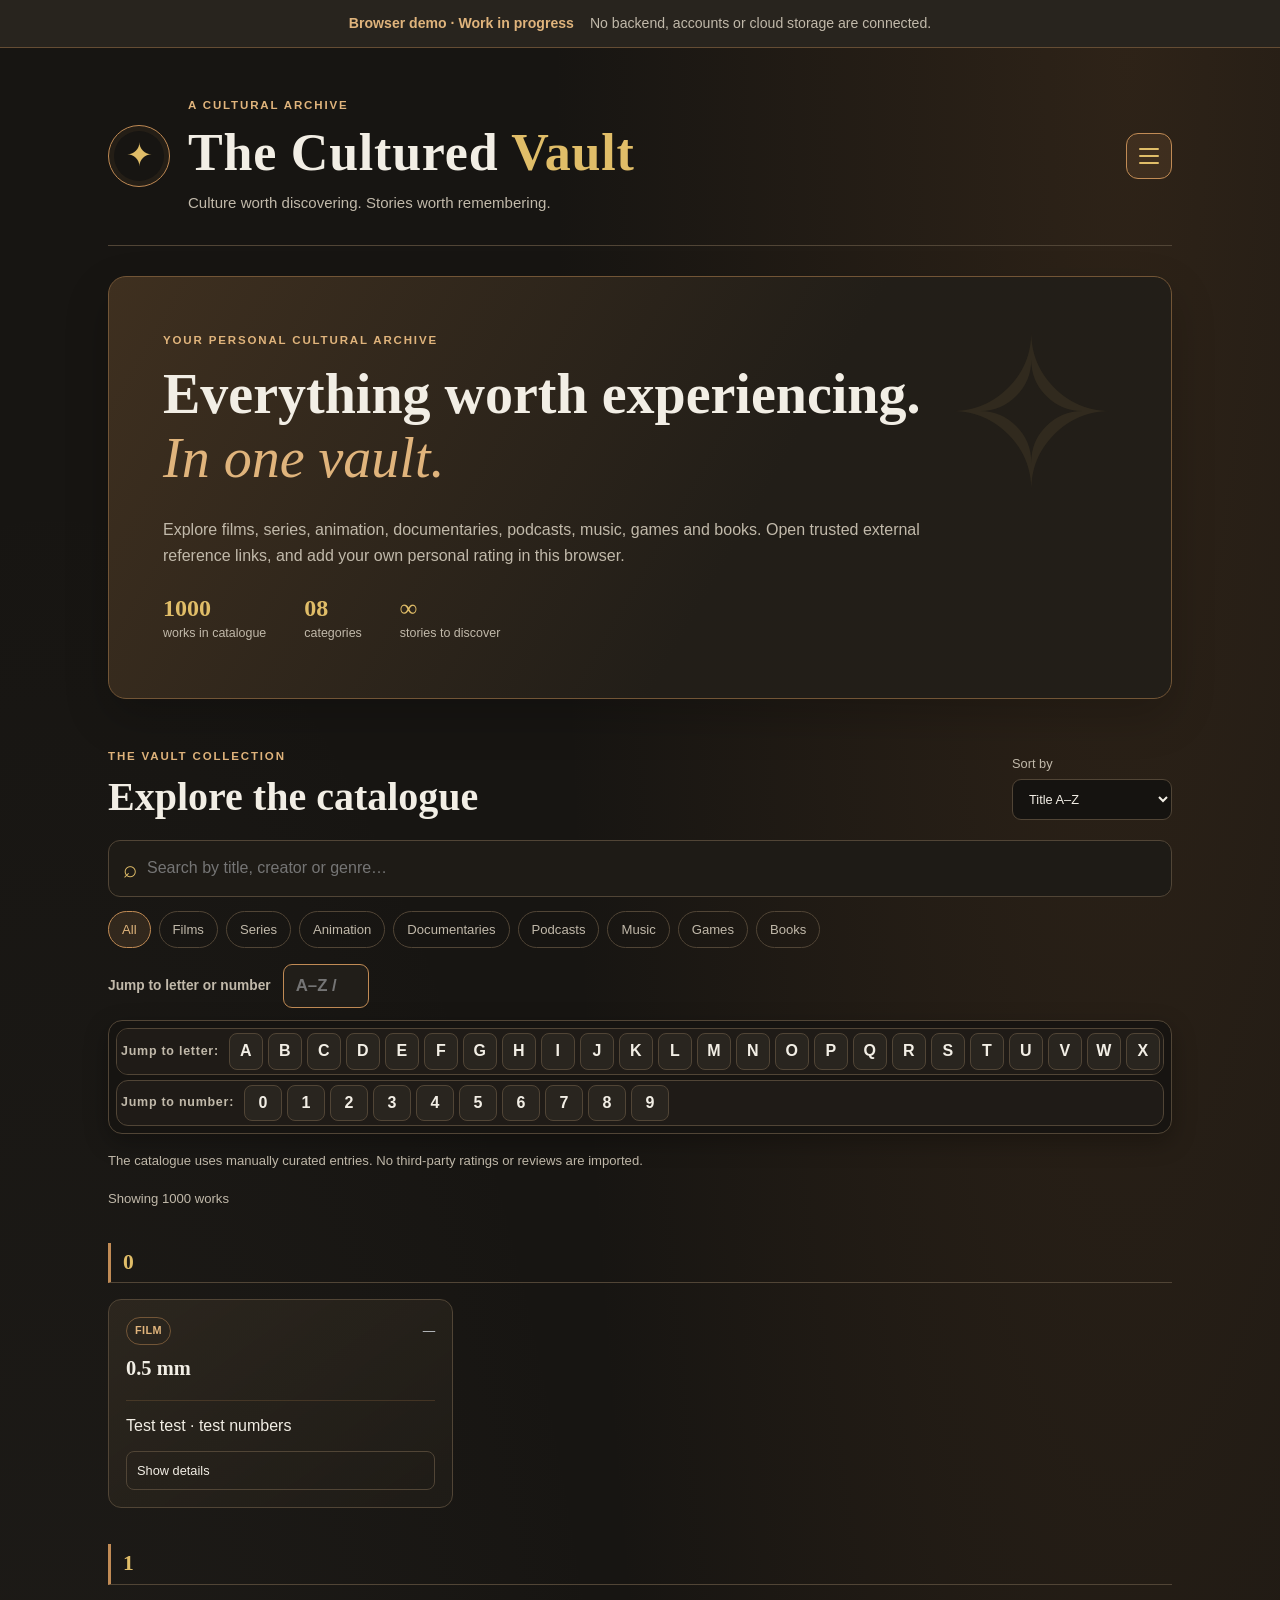
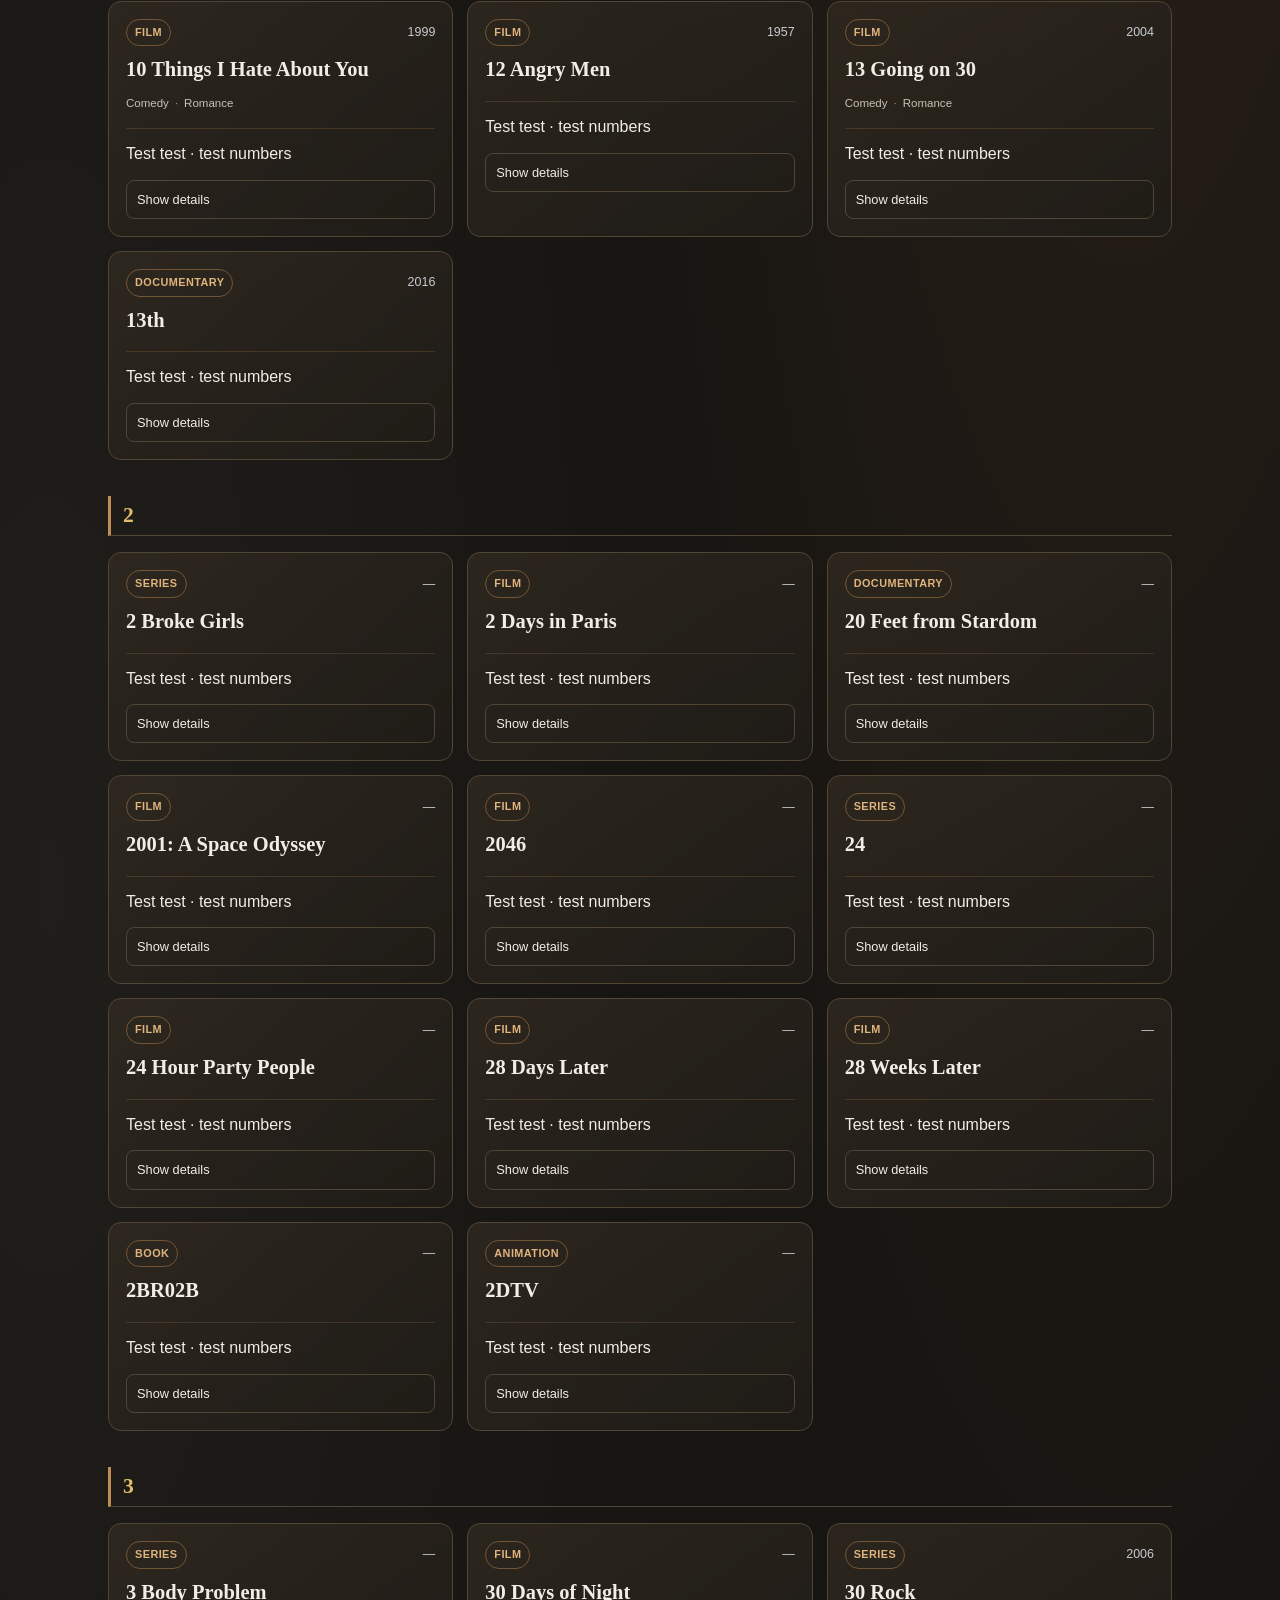
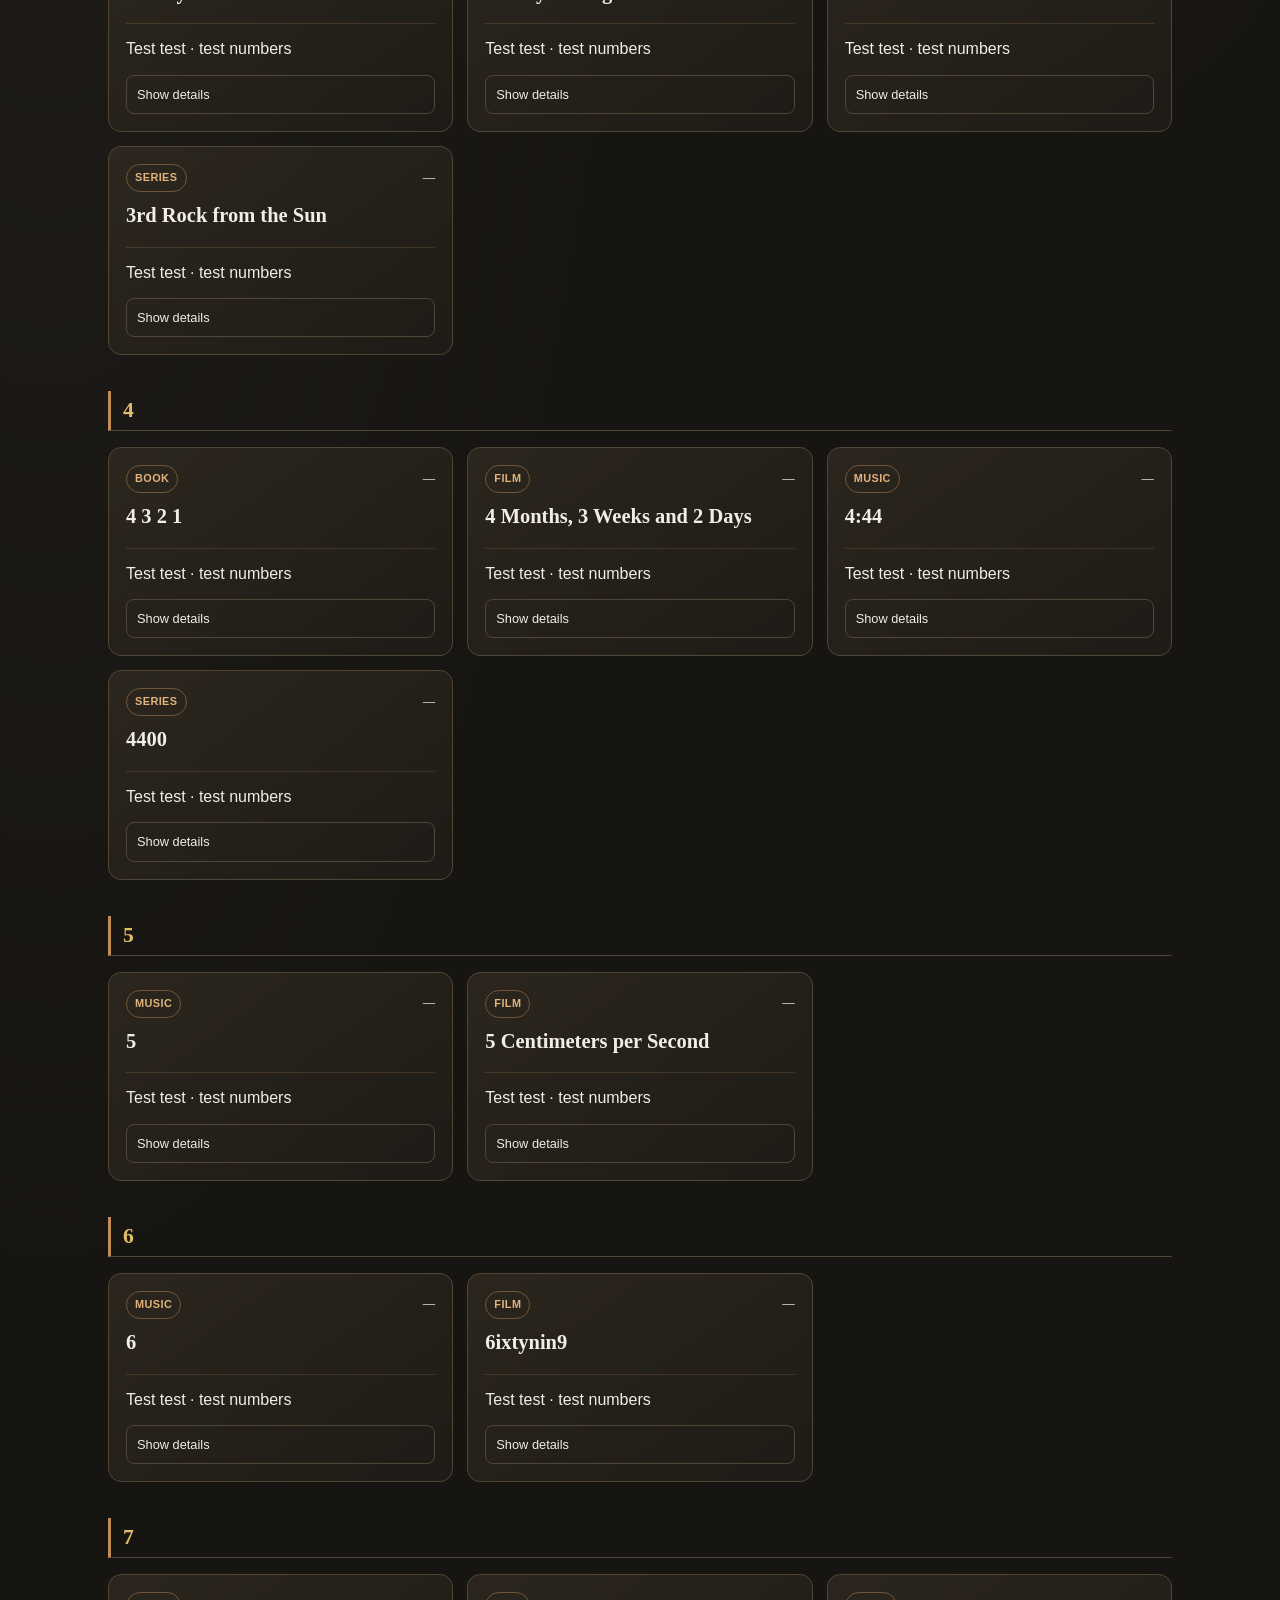
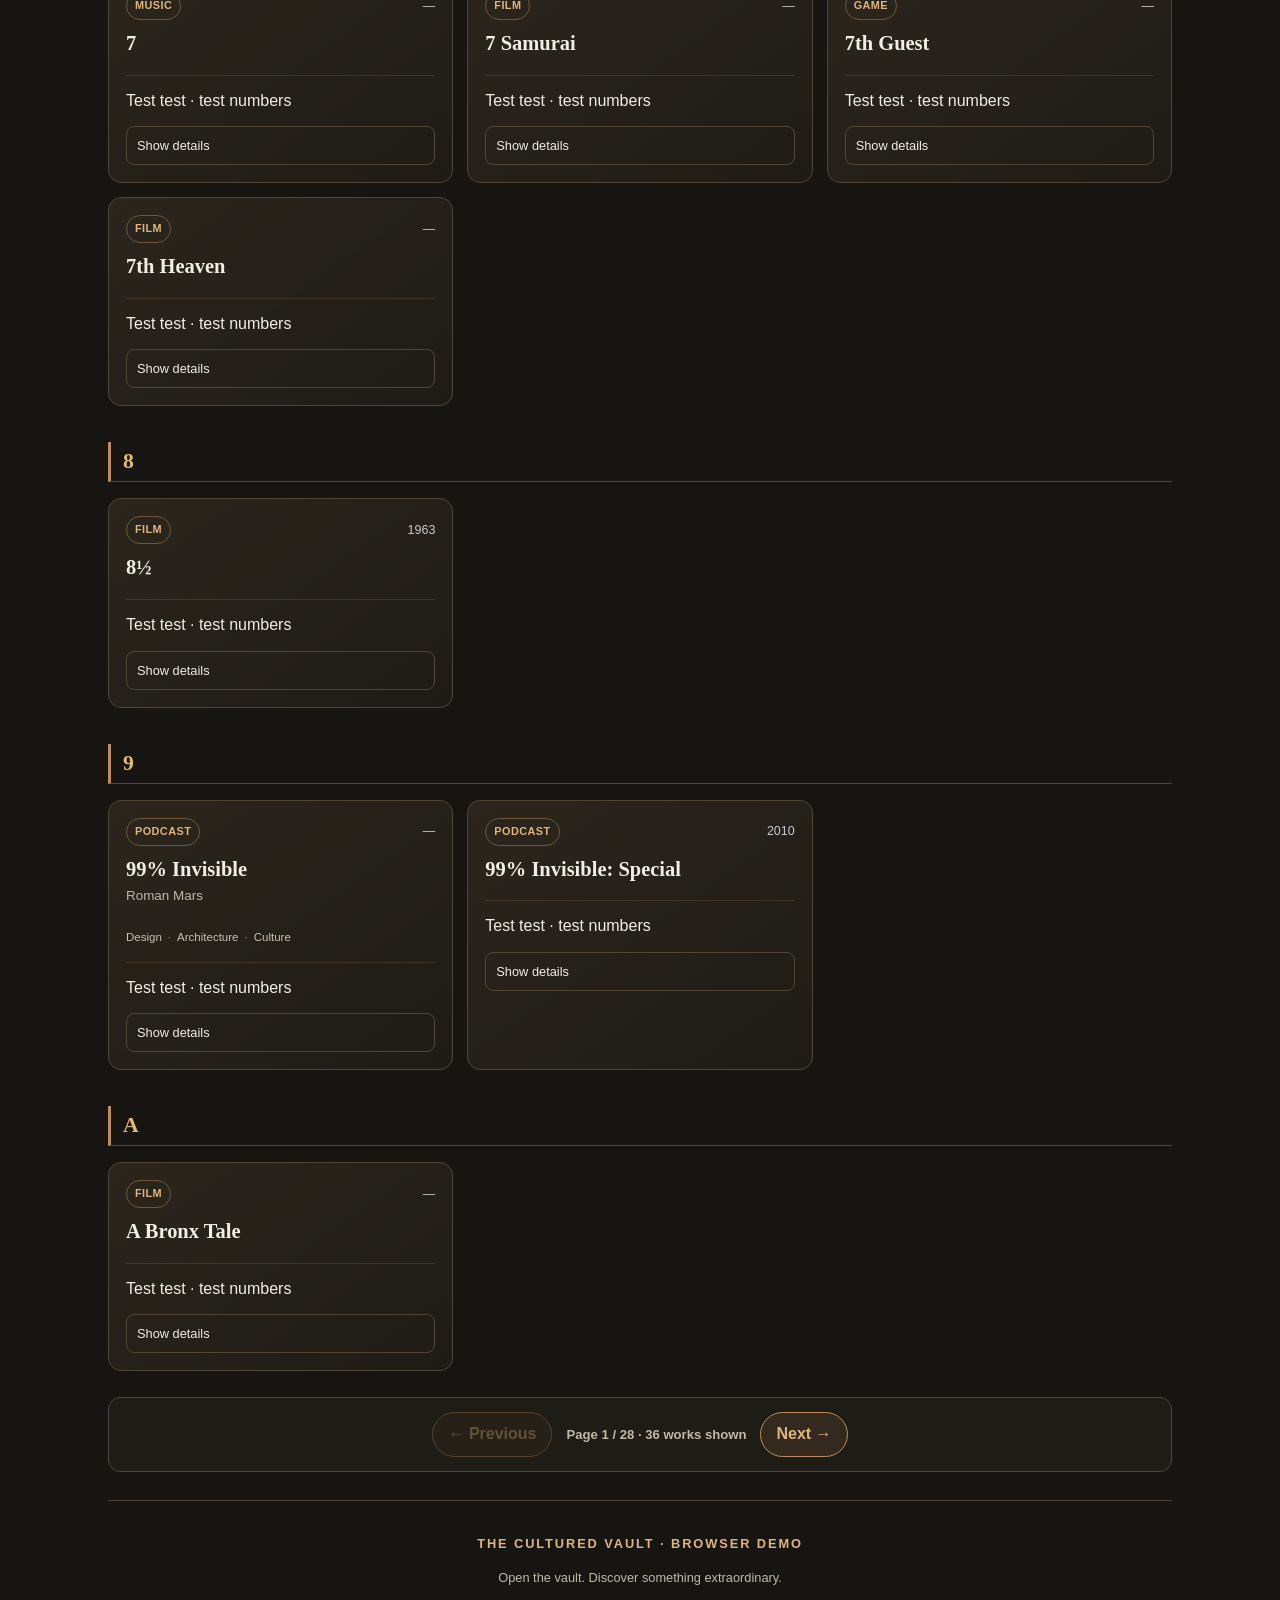
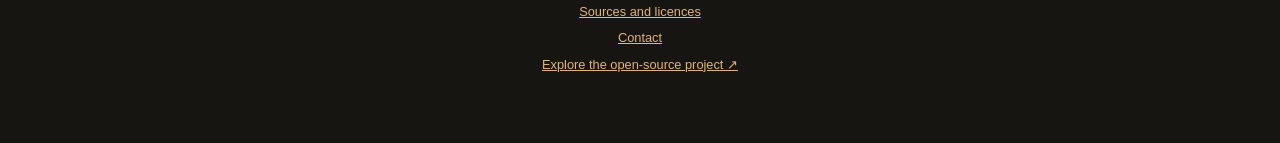
==== commit 9159c2ff: "Remove owner review section and clarify test data" ====
--- a/The-Cultured-Vault-demo/index.html
+++ b/The-Cultured-Vault-demo/index.html
@@ -1,6 +1,13 @@
 <!doctype html>
+<!--
+  CODE MAP / COMMENTING GUIDE
+  File purpose: English-only HTML page and interface structure for the Cultured Vault browser demo.
+  CODE MAP: HEAD contains metadata and resources; BODY contains the visible page structure.
+  EDITING TIP: update visible labels and element IDs here; update matching behaviour in app.js and appearance in styles.css.
+-->
 <!-- THE CULTURED VAULT DEMO: English-only interface. -->
 <html lang="en">
+<!-- HEAD SECTION STARTS. -->
 <head>
   <meta charset="utf-8">
   <meta name="viewport" content="width=device-width, initial-scale=1">
@@ -17,8 +24,10 @@
   <meta http-equiv="Content-Security-Policy" content="default-src 'self'; base-uri 'none'; object-src 'none'; form-action 'none'; script-src 'self'; style-src 'self'; img-src 'self' data:; connect-src 'self';">
   <title>The Cultured Vault — Browser Demo</title>
   <link rel="stylesheet" href="styles.css">
-  <script src="app.js" defer></script>
+  <script src="app.js?v=2" defer></script>
 </head>
+<!-- HEAD SECTION ENDS. -->
+<!-- BODY SECTION STARTS. -->
 <body>
   <!-- Accessibility: keyboard users can skip directly to the main content. -->
   <a class="skip-link" href="#main-content" data-en="Skip to main content">Skip to main content</a>
@@ -28,7 +37,8 @@
     
   </div>
 
-  <main class="vault-shell" id="main-content">
+  <!-- MAIN CONTENT STARTS. -->
+<main class="vault-shell" id="main-content">
     <header class="vault-header">
       <a class="vault-mark" href="#top" aria-label="The Cultured Vault home"><span aria-hidden="true">✦</span></a>
       <div class="brand-copy" id="top">
@@ -121,20 +131,10 @@
     <section class="review-demo-section">
       <div class="section-heading">
         <p class="eyebrow" data-en="REVIEWS AND PERSONAL RATINGS">REVIEWS AND PERSONAL RATINGS</p>
-        <h2><span data-en="Your rating matters.">My rating first.</span><br><em data-en="External source links separately.">External source links separately.</em></h2>
+        <h2><span data-en="Demo ratings and reviews.">Demo ratings and reviews.</span><br><em data-en="External source links separately.">External source links separately.</em></h2>
         <p data-en="Choose a work and submit one personal rating per title. You can update your rating later. Ratings are private to this browser in this prototype; they are not combined into a public community score.">Add a personal rating for a catalogue work. Your rating and optional comment are saved only in this browser and are not shared as a public community score.</p>
       </div>
-      <div class="review-order">
-        <article class="review-card owner-review">
-          <div class="review-top"><span class="review-label" data-en="PROJECT OWNER REVIEW">INSTANCE OWNER REVIEW</span><strong data-en="Not rated yet">Not rated yet</strong></div>
-          <h3 data-en="Project owner ratings are not published yet.">The owner's perspective comes first.</h3>
-          <p data-en="No personal rating or review text has been added yet. The status is shown as “Not rated yet”.">No personal rating or review text has been added yet. The status is shown as “Not rated yet”.</p>
-          <span class="review-signature" data-en="Demo instance owner">Demo instance owner</span>
-        </article>
-        <article class="review-card community-review">
-          <div class="review-top"><span class="review-label" data-en="EXTERNAL SOURCES">EXTERNAL SOURCES</span><strong>↗</strong></div><h3 data-en="Ratings stay with their original sources.">Ratings stay with their original sources.</h3><p data-en="Third-party ratings, reviews and descriptions are not copied into the catalogue. IMDb and Open Library are external lookup links; Rotten Tomatoes is reached through a Google site search because its terms restrict direct deep links without prior written consent.">Third-party ratings, reviews and descriptions are not copied into the catalogue. IMDb and Open Library are available as external lookup links. Rotten Tomatoes is reached through a Google site search because its terms restrict direct deep links.</p><span class="review-signature" data-en="See sources and licences">See sources and licences</span>
-        </article>
-      </div>
+      <p class="test-data-notice">Test data only: “Test test · test numbers” is a placeholder, not a real rating, owner review or visitor review.</p>
       <form id="personal-review-form" class="personal-review-form">
         <div>
           <p class="eyebrow" data-en="TRY IT YOURSELF">TRY IT YOURSELF</p>
@@ -158,7 +158,7 @@
     <!-- Explain prototype limitations and local-only data handling. -->
     <aside class="demo-notice" role="note">
       <strong data-en="Demo limitations and privacy">Demo limitations and privacy</strong>
-      <p data-en="This is a static browser prototype with a manually curated catalogue. IMDb and Open Library are external lookup links, and each work has a Google search link for Rotten Tomatoes results; no external ratings, reviews, descriptions, posters or covers are imported. The project owner's rating is “Not rated yet”. Visitor suggestions and personal ratings are stored only in this browser and are not sent to the maintainer or added to the public catalogue. User accounts, sign-in, shared comments, shared ratings, cloud synchronisation and a server-side database are not implemented. The site includes a manifest and service worker for app-shell metadata and basic caching, but installation is not presented as a supported feature while it remains unverified. Do not enter sensitive or personal information.">This is a static browser prototype with a manually curated local catalogue. The instance owner rating is “Not rated yet” for every work, and no owner review text is prefilled. IMDb and Open Library are external lookup links only. No third-party ratings, reviews, descriptions, posters or covers are imported. Rotten Tomatoes is reached through a Google site search because its terms restrict direct deep links. Visitor suggestions and ratings are stored only in this browser and are not sent to the maintainer. You can update your rating for a work. User accounts, sign-in, shared comments, shared ratings and a server-side database are not implemented yet. Nothing is sent to a server or added to the GitHub repository. Do not enter sensitive or personal information.</p>
+      <p data-en="This is a static browser prototype with a manually curated catalogue. IMDb and Open Library are external lookup links, and each work has a Google search link for Rotten Tomatoes results; no external ratings, reviews, descriptions, posters or covers are imported. The project owner's rating is “Not rated yet”. Visitor suggestions and personal ratings are stored only in this browser and are not sent to the maintainer or added to the public catalogue. User accounts, sign-in, shared comments, shared ratings, cloud synchronisation and a server-side database are not implemented. The site includes a manifest and service worker for app-shell metadata and basic caching, but installation is not presented as a supported feature while it remains unverified. Do not enter sensitive or personal information.">This is a static browser prototype with a manually curated local catalogue. Catalogue cards display “Test test · test numbers” as a placeholder only; it is not a real owner rating or visitor review. No owner ratings or reviews are published. IMDb and Open Library are external lookup links only. No third-party ratings, reviews, descriptions, posters or covers are imported. Rotten Tomatoes is reached through a Google site search because its terms restrict direct deep links. Visitor suggestions and ratings are stored only in this browser and are not sent to the maintainer. You can update your rating for a work. User accounts, sign-in, shared comments, shared ratings and a server-side database are not implemented yet. Nothing is sent to a server or added to the GitHub repository. Do not enter sensitive or personal information.</p>
       <p data-en="Source code and development progress:">Source code and development progress:</p>
       <a href="https://github.com/MarikaMatala/The-Cultured-Vault" target="_blank" rel="noopener noreferrer">The Cultured Vault on GitHub ↗</a>
     </aside>
@@ -190,5 +190,7 @@
       <p data-en="Open the vault. Discover something extraordinary.">Open the vault. Discover something extraordinary.</p>
       <a href="sources.html" data-en="Sources and licences">Sources and licences</a><br><a href="#" data-tab-target="contact" class="footer-tab-link" data-en="Contact">Contact</a><br><a href="https://github.com/MarikaMatala/The-Cultured-Vault" target="_blank" rel="noopener noreferrer" data-en="Explore the open-source project ↗">Explore the open-source project ↗</a>
     </footer>
-  </main>
+  <!-- MAIN CONTENT ENDS. -->
+</main>
+<!-- BODY SECTION ENDS. -->
 </body></html>
--- a/The-Cultured-Vault-demo/styles.css
+++ b/The-Cultured-Vault-demo/styles.css
@@ -1,3 +1,8 @@
+/*
+ * CODE MAP / COMMENTING GUIDE
+ * File purpose: Dark visual theme, components, and responsive layout for the Cultured Vault demo.
+ * Structure: theme variables and global rules first, followed by component styles and responsive rules.
+ */
 /* THE CULTURED VAULT DEMO STYLES
    Theme tokens are defined first. Component styles follow the page sections.
    Responsive breakpoints support phones, tablets and desktop browsers. */
@@ -100,10 +105,13 @@
 .demo-footer p:first-child{color:var(--bronze-light);font-weight:900;letter-spacing:.15em}
 .empty-state{padding:25px;border:1px dashed var(--line);border-radius:12px;color:var(--muted)}
 /* 10. Tablet layout. */
+/* RESPONSIVE SECTION: this rule adapts the layout to the viewport size or user preferences. */
 @media(max-width:850px){.catalogue-grid{grid-template-columns:repeat(2,minmax(0,1fr))}.section-heading{align-items:flex-start;flex-direction:column}.sort-control{width:100%;max-width:240px}}
 /* 11. Phone layout. */
+/* RESPONSIVE SECTION: this rule adapts the layout to the viewport size or user preferences. */
 @media(max-width:600px){.vault-shell{padding:16px}.vault-header{gap:12px;align-items:flex-start}.vault-mark{width:45px;height:45px;flex:0 0 45px}.brand-copy h1{font-size:1.65rem}.tagline{font-size:.78rem}.catalogue-grid,.review-order,.personal-review-form{grid-template-columns:1fr}.personal-review-form>div:first-child,.review-comment{grid-column:auto}.demo-status{flex-direction:column;gap:2px}.review-top{align-items:flex-start;flex-direction:column}.vault-stats{gap:16px 24px}}
 /* 12. Respect the operating-system reduced-motion preference. */
+/* RESPONSIVE SECTION: this rule adapts the layout to the viewport size or user preferences. */
 @media(prefers-reduced-motion:reduce){html{scroll-behavior:auto}*,*:before,*:after{transition:none!important;animation:none!important}}
 
 
@@ -121,12 +129,14 @@
 .alphabet-link:not(:disabled):hover{border-color:var(--gold);color:var(--gold)}
 .alphabet-link:disabled{opacity:.28;cursor:not-allowed}
 .catalogue-letter-heading{grid-column:1/-1;margin:22px 0 2px;padding:7px 12px;border-bottom:1px solid var(--line);border-left:3px solid var(--bronze);color:var(--gold);font-size:1.35rem;scroll-margin-top:18px}
+/* RESPONSIVE SECTION: this rule adapts the layout to the viewport size or user preferences. */
 @media(max-width:600px){.alphabet-nav{gap:5px;padding:10px}.alphabet-link{min-width:31px;min-height:32px;padding:3px 5px}.catalogue-letter-heading{margin-top:16px}}
 
-/* 14. A–Ö type-to-jump field. */
+/* 14. Alphabetical type-to-jump field. */
 .alphabet-jump{display:flex;align-items:center;gap:12px;flex-wrap:wrap;margin:16px 0 8px;color:var(--muted);font-size:.86rem;font-weight:800}
 #alphabet-jump-input{width:86px;min-height:42px;border:1px solid var(--bronze);border-radius:9px;padding:7px 12px;background:var(--panel);color:var(--text);font-size:1.05rem;font-weight:900;text-align:center;text-transform:uppercase}
 #alphabet-jump-input:focus-visible{outline:3px solid var(--gold);outline-offset:3px}
+/* RESPONSIVE SECTION: this rule adapts the layout to the viewport size or user preferences. */
 @media(max-width:600px){.alphabet-jump{align-items:flex-start;flex-direction:column;gap:6px}#alphabet-jump-input{width:100%;max-width:180px}}
 
 
@@ -134,10 +144,11 @@
 .numeric-nav{margin-top:10px}
 .numeric-nav .alphabet-link{min-width:38px}
 .catalogue-number-heading{grid-column:1/-1;margin:22px 0 2px;padding:7px 12px;border-bottom:1px solid var(--line);border-left:3px solid var(--bronze);color:var(--gold);font-size:1.35rem;scroll-margin-top:18px}
+/* RESPONSIVE SECTION: this rule adapts the layout to the viewport size or user preferences. */
 @media(max-width:600px){.numeric-nav .alphabet-link{min-width:34px}.catalogue-number-heading{margin-top:16px}}
 
 
-/* Sticky catalogue index: keep A–Ö and 0–9 within reach while browsing. */
+/* Sticky catalogue index: keep A–Z and 0–9 within reach while browsing. */
 .index-sticky-shell{
   position:sticky;
   top:8px;
@@ -171,12 +182,14 @@
 }
 .index-sticky-shell .alphabet-link{flex:0 0 auto}
 .catalogue-letter-heading,.catalogue-number-heading{scroll-margin-top:150px}
+/* RESPONSIVE SECTION: this rule adapts the layout to the viewport size or user preferences. */
 @media(max-width:600px){
   .index-sticky-shell{top:4px;margin:10px 0 14px;padding:5px;border-radius:11px}
   .index-sticky-shell .alphabet-nav{gap:4px;padding:3px}
   .index-sticky-shell .alphabet-label{font-size:.72rem}
   .catalogue-letter-heading,.catalogue-number-heading{scroll-margin-top:170px}
 }
+/* RESPONSIVE SECTION: this rule adapts the layout to the viewport size or user preferences. */
 @media(prefers-reduced-motion:reduce){
   .index-sticky-shell{scroll-behavior:auto}
 }
@@ -201,7 +214,9 @@
 .source-note{padding:12px 14px;border-left:3px solid var(--bronze);background:rgba(193,139,85,.08);color:var(--muted);font-size:.82rem}
 .source-rules{padding-left:1.25rem;color:var(--muted)}
 .source-rules li{padding:5px 0}
+/* RESPONSIVE SECTION: this rule adapts the layout to the viewport size or user preferences. */
 @media(max-width:700px){.source-grid{grid-template-columns:1fr}.header-actions{gap:6px}.header-link{padding:7px 9px;font-size:.72rem}}
+/* RESPONSIVE SECTION: this rule adapts the layout to the viewport size or user preferences. */
 @media(max-width:430px){.vault-header{flex-wrap:wrap}.brand-copy{flex:1 1 calc(100% - 70px)}.header-actions{margin-left:auto}.header-actions .header-link{min-height:36px}}
 
 
@@ -237,7 +252,9 @@
 .contact-actions{display:flex;flex-wrap:wrap;gap:10px}
 .contact-actions .vault-button{text-decoration:none}
 .about-panel .demo-notice{margin-top:20px}
+/* RESPONSIVE SECTION: this rule adapts the layout to the viewport size or user preferences. */
 @media(max-width:600px){.header-actions{gap:7px}.menu-toggle{width:42px;height:42px}.contact-grid{grid-template-columns:1fr}.contact-panel{padding:19px}.contact-card{padding:17px}}
+/* RESPONSIVE SECTION: this rule adapts the layout to the viewport size or user preferences. */
 @media(prefers-reduced-motion:reduce){.tab-panel.is-active{animation:none}.menu-toggle span{transition:none}}
 
 
@@ -248,6 +265,7 @@
 .page-button:hover:not(:disabled){background:rgba(193,139,85,.24);border-color:var(--gold);color:var(--gold)}
 .page-button:disabled{opacity:.35;cursor:not-allowed}
 .page-status{color:var(--muted);font-size:.82rem;font-weight:700;text-align:center}
+/* RESPONSIVE SECTION: this rule adapts the layout to the viewport size or user preferences. */
 @media(max-width:480px){.catalogue-pagination{gap:8px;padding:10px}.page-button{flex:1 1 42%;padding:8px 10px}.page-status{order:-1;flex-basis:100%}}
 
 
@@ -266,4 +284,7 @@
 .contact-actions{display:flex;flex-wrap:wrap;gap:10px;margin-top:16px}
 .contact-actions .vault-button{text-decoration:none}
 .suggestion-panel .demo-notice{margin:18px 0}
+/* RESPONSIVE SECTION: this rule adapts the layout to the viewport size or user preferences. */
 @media(max-width:600px){.contact-grid{grid-template-columns:1fr}.contact-panel{padding:18px}.contact-actions{flex-direction:column;align-items:flex-start}}
+
+/* END OF STYLESHEET. */
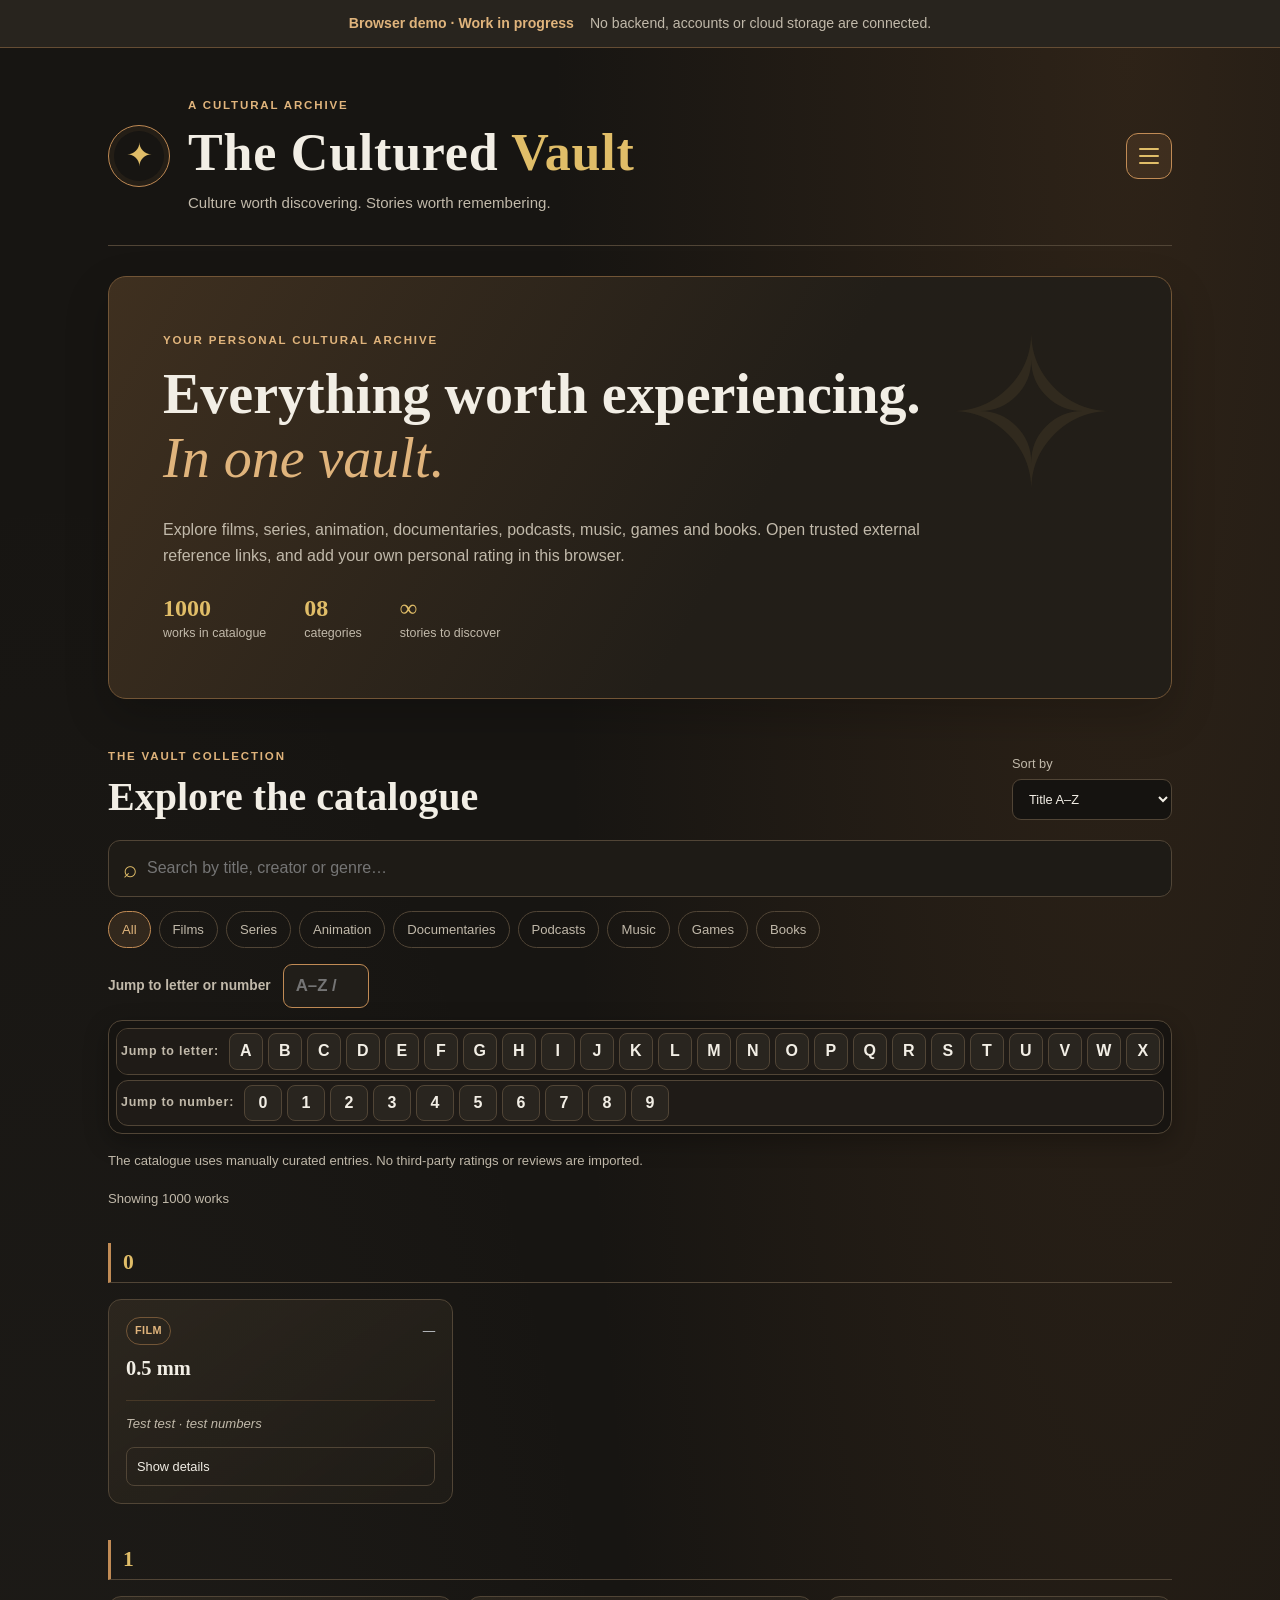
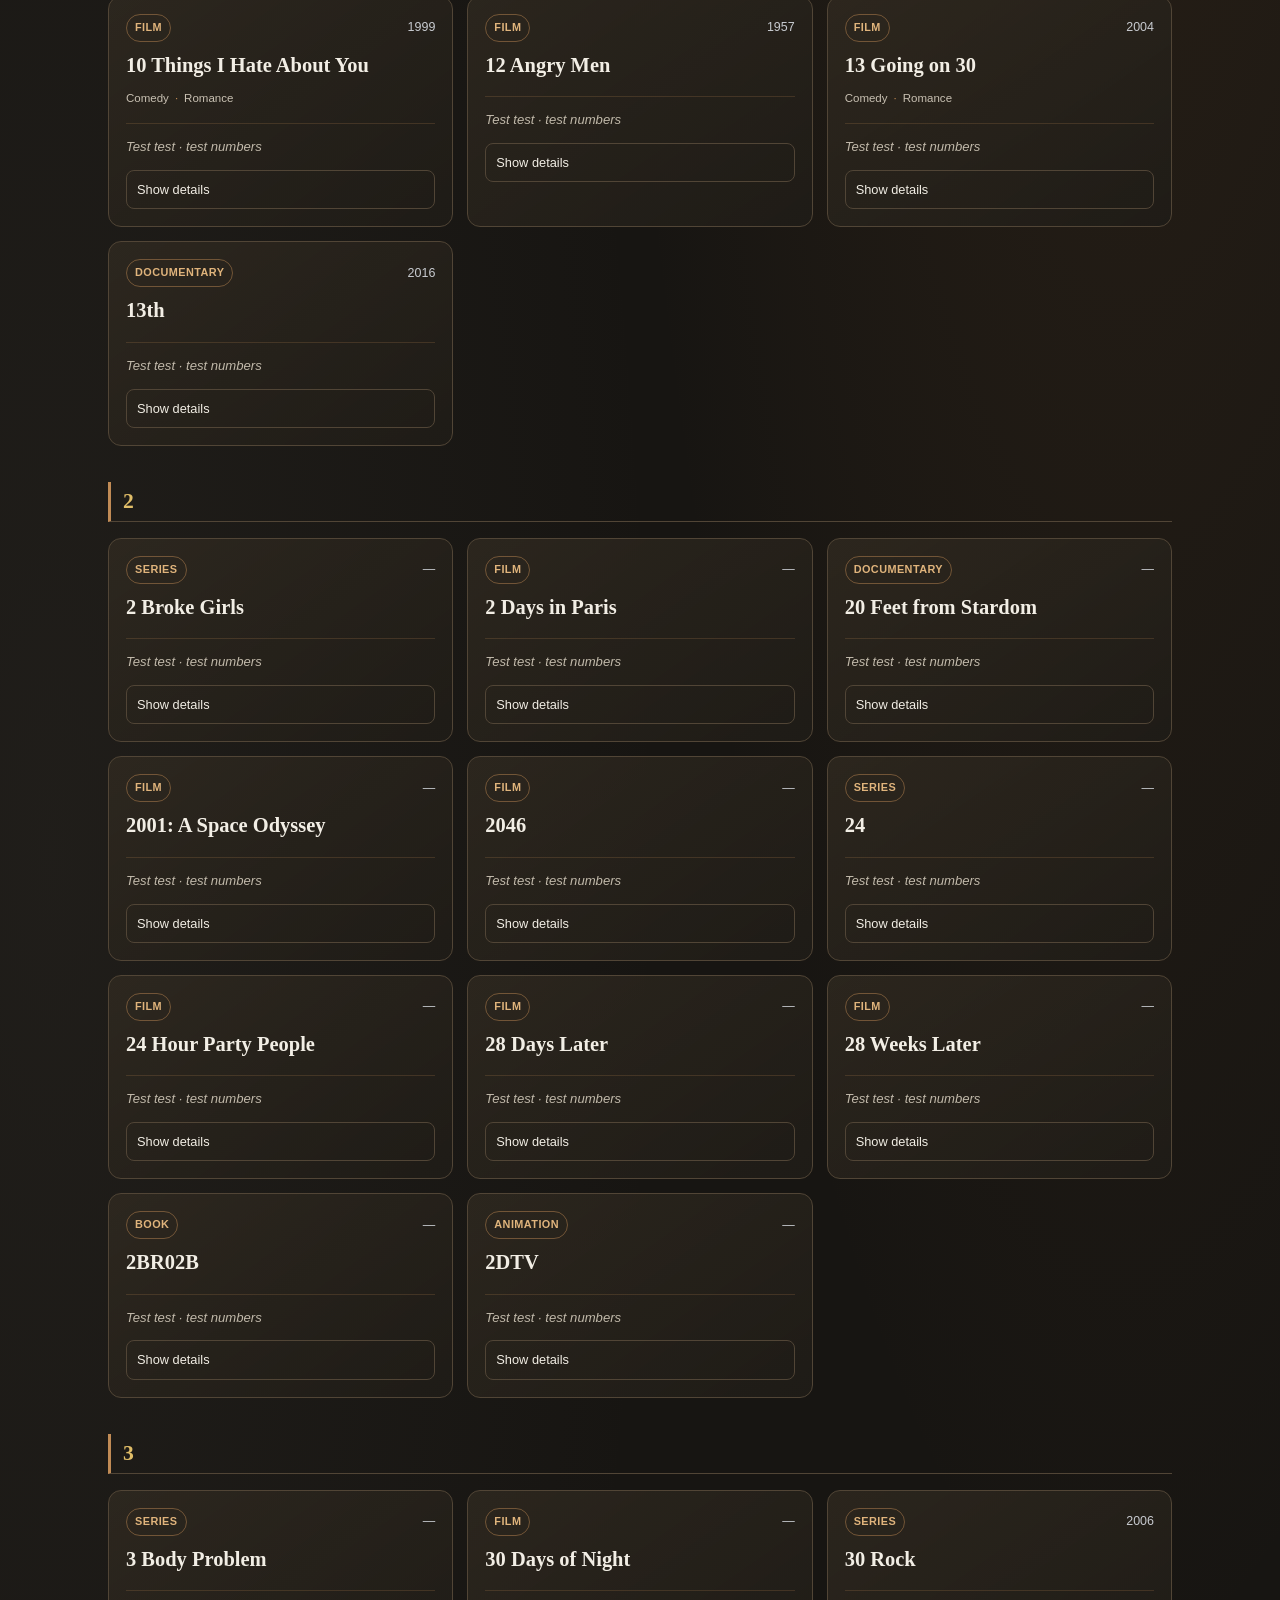
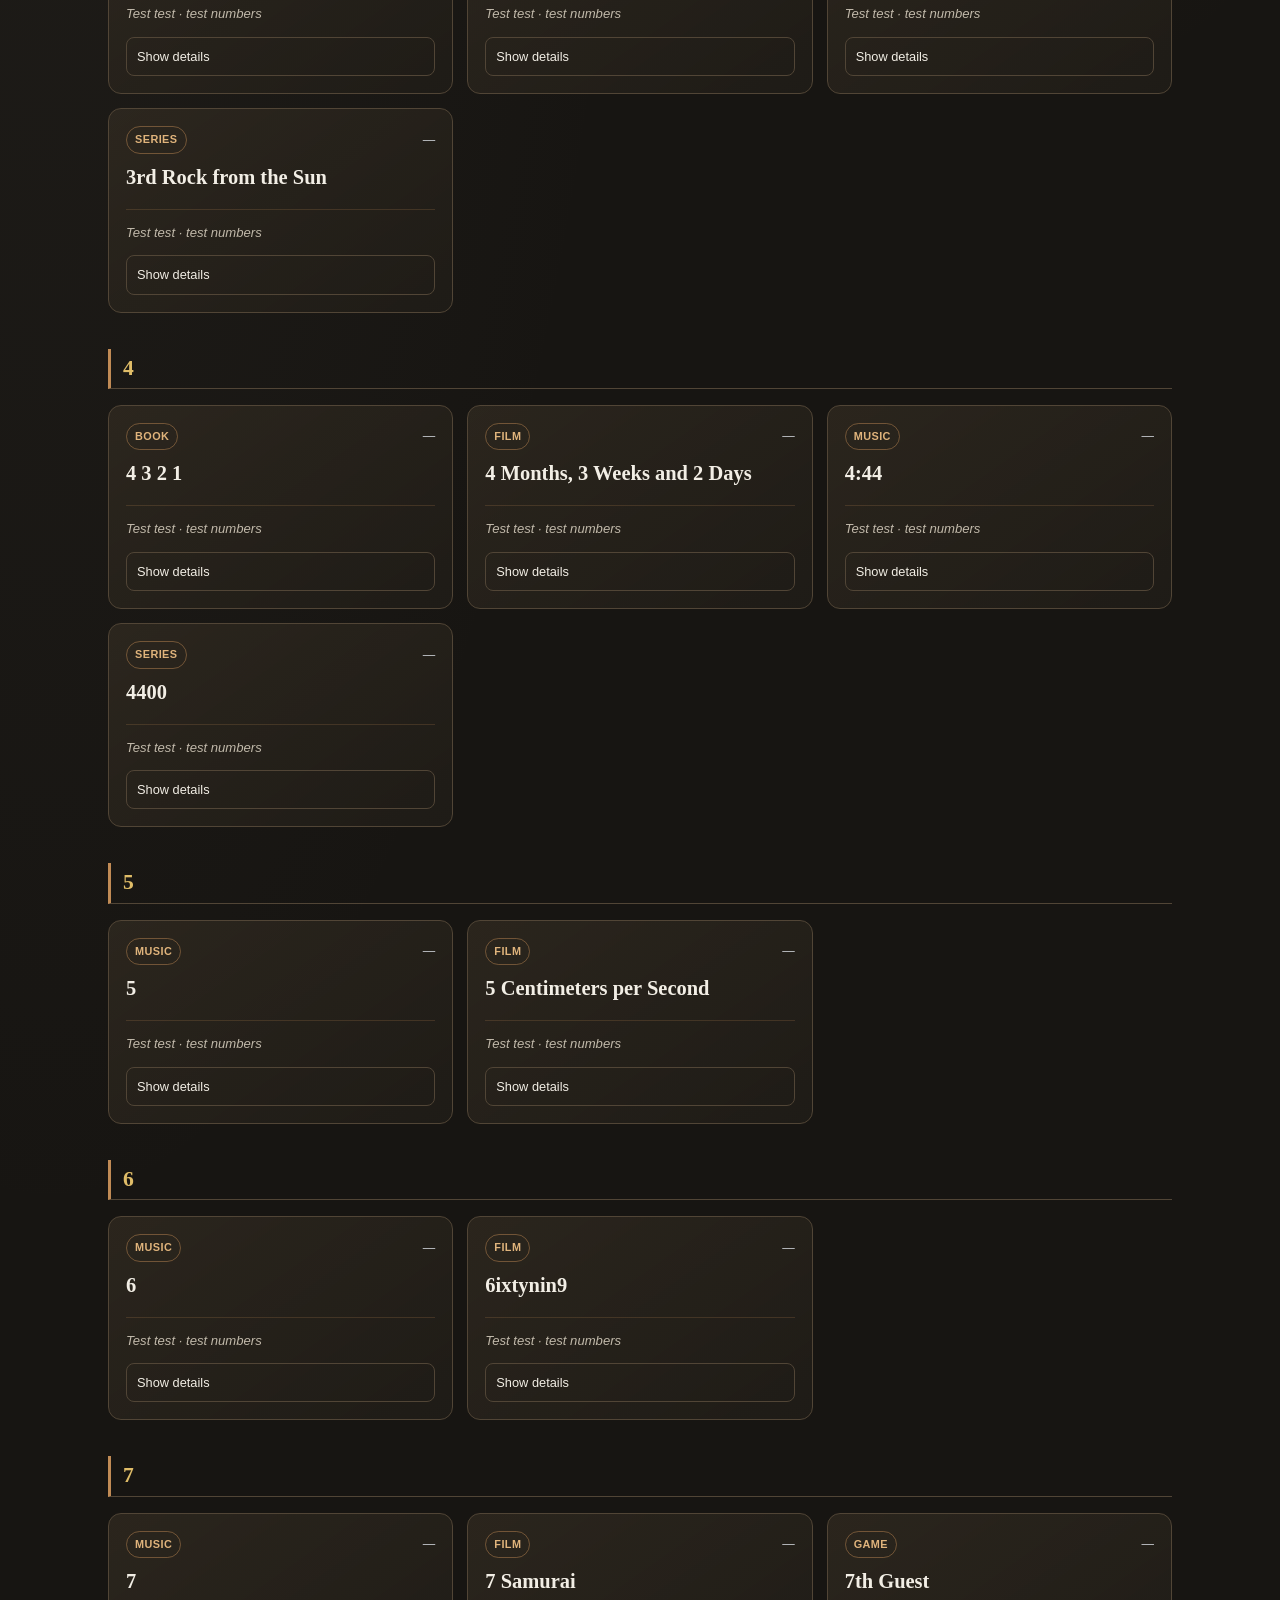
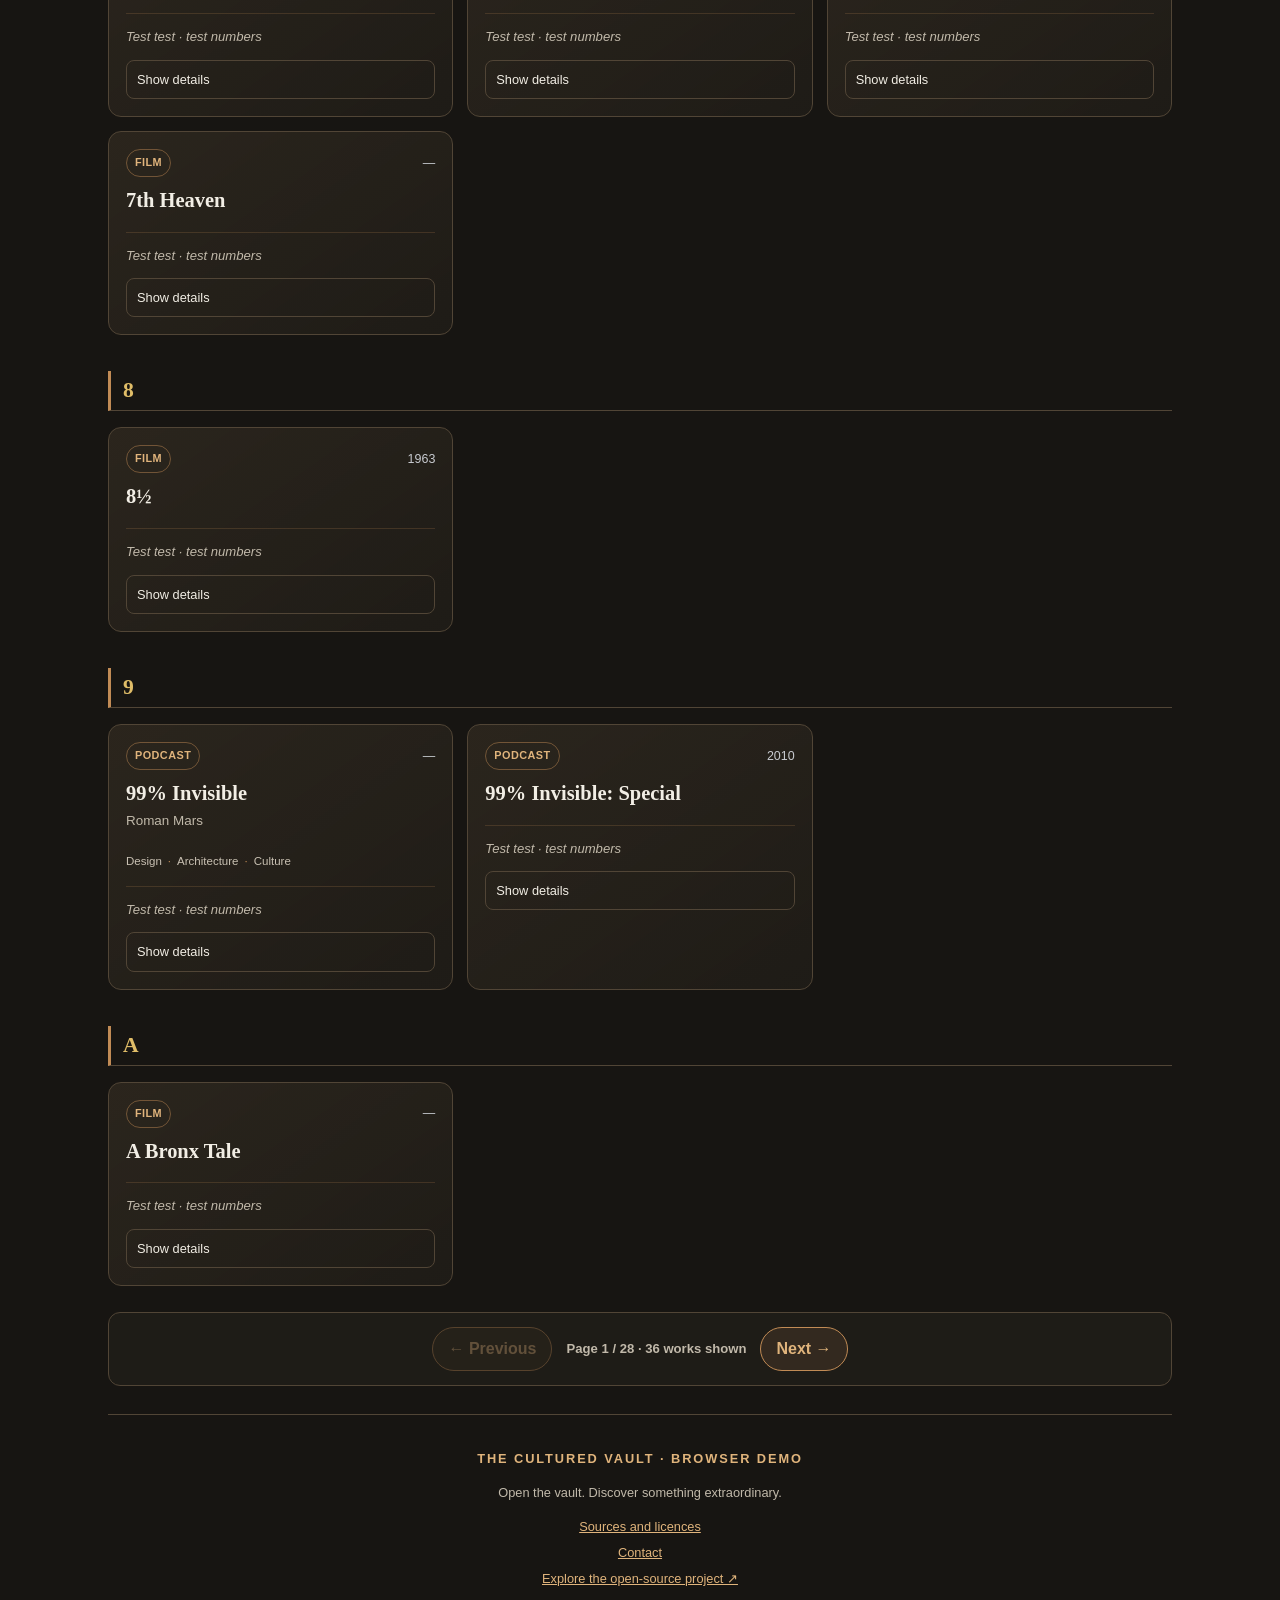
==== commit f57f0585: "Clarify catalogue test data notice" ====
--- a/The-Cultured-Vault-demo/index.html
+++ b/The-Cultured-Vault-demo/index.html
@@ -158,7 +158,7 @@
     <!-- Explain prototype limitations and local-only data handling. -->
     <aside class="demo-notice" role="note">
       <strong data-en="Demo limitations and privacy">Demo limitations and privacy</strong>
-      <p data-en="This is a static browser prototype with a manually curated catalogue. IMDb and Open Library are external lookup links, and each work has a Google search link for Rotten Tomatoes results; no external ratings, reviews, descriptions, posters or covers are imported. The project owner's rating is “Not rated yet”. Visitor suggestions and personal ratings are stored only in this browser and are not sent to the maintainer or added to the public catalogue. User accounts, sign-in, shared comments, shared ratings, cloud synchronisation and a server-side database are not implemented. The site includes a manifest and service worker for app-shell metadata and basic caching, but installation is not presented as a supported feature while it remains unverified. Do not enter sensitive or personal information.">This is a static browser prototype with a manually curated local catalogue. Catalogue cards display “Test test · test numbers” as a placeholder only; it is not a real owner rating or visitor review. No owner ratings or reviews are published. IMDb and Open Library are external lookup links only. No third-party ratings, reviews, descriptions, posters or covers are imported. Rotten Tomatoes is reached through a Google site search because its terms restrict direct deep links. Visitor suggestions and ratings are stored only in this browser and are not sent to the maintainer. You can update your rating for a work. User accounts, sign-in, shared comments, shared ratings and a server-side database are not implemented yet. Nothing is sent to a server or added to the GitHub repository. Do not enter sensitive or personal information.</p>
+      <p data-en="This is a static browser prototype with a manually curated catalogue. IMDb and Open Library are external lookup links, and each work has a Google search link for Rotten Tomatoes results; no external ratings, reviews, descriptions, posters or covers are imported. Catalogue cards use placeholder test text, not real owner ratings or visitor reviews. No project-owner ratings or visitor reviews are published. Visitor suggestions and personal ratings are stored only in this browser and are not sent to the maintainer or added to the public catalogue. User accounts, sign-in, shared comments, shared ratings, cloud synchronisation and a server-side database are not implemented. The site includes a manifest and service worker for app-shell metadata and basic caching, but installation is not presented as a supported feature while it remains unverified. Do not enter sensitive or personal information.">This is a static browser prototype with a manually curated local catalogue. Catalogue cards display “Test test · test numbers” as a placeholder only; it is not a real owner rating or visitor review. No owner ratings or reviews are published. IMDb and Open Library are external lookup links only. No third-party ratings, reviews, descriptions, posters or covers are imported. Rotten Tomatoes is reached through a Google site search because its terms restrict direct deep links. Visitor suggestions and ratings are stored only in this browser and are not sent to the maintainer. You can update your rating for a work. User accounts, sign-in, shared comments, shared ratings and a server-side database are not implemented yet. Nothing is sent to a server or added to the GitHub repository. Do not enter sensitive or personal information.</p>
       <p data-en="Source code and development progress:">Source code and development progress:</p>
       <a href="https://github.com/MarikaMatala/The-Cultured-Vault" target="_blank" rel="noopener noreferrer">The Cultured Vault on GitHub ↗</a>
     </aside>
--- a/The-Cultured-Vault-demo/styles.css
+++ b/The-Cultured-Vault-demo/styles.css
@@ -73,13 +73,10 @@
 .review-toggle:hover{border-color:var(--bronze);color:var(--bronze-light)}
 .review-order{display:grid;grid-template-columns:1.2fr 1fr;gap:14px}
 .review-card{padding:20px;border:1px solid var(--line);border-radius:14px;background:var(--panel)}
-.owner-review{border-color:#8a663c;background:linear-gradient(145deg,rgba(82,59,32,.5),var(--panel))}
 .community-review{border-color:#687078}
 .review-top{display:flex;justify-content:space-between;align-items:center;gap:10px}
 .review-label{font-size:.68rem;font-weight:900;letter-spacing:.1em;color:var(--bronze-light)}
 .community-review .review-label{color:var(--silver)}
-.review-top strong{font:700 1.5rem Georgia,serif;color:var(--gold);white-space:nowrap}
-.review-top strong span{font:400 .75rem Arial,sans-serif;color:var(--muted)}
 .review-card h3{font-size:1.25rem;margin:16px 0 8px}
 .review-card p{color:var(--muted);font-size:.9rem}
 .review-signature{color:var(--bronze-light);font-size:.76rem}
@@ -288,3 +285,7 @@
 @media(max-width:600px){.contact-grid{grid-template-columns:1fr}.contact-panel{padding:18px}.contact-actions{flex-direction:column;align-items:flex-start}}
 
 /* END OF STYLESHEET. */
+
+/* Explicit placeholder label; never present demo text as a real rating. */
+.rating-placeholder{color:var(--muted);font-size:.82rem;font-style:italic}
+.test-data-notice{margin:12px 0;padding:12px 16px;border-left:3px solid var(--bronze);background:rgba(193,139,85,.08);color:var(--muted);font-size:.88rem}
